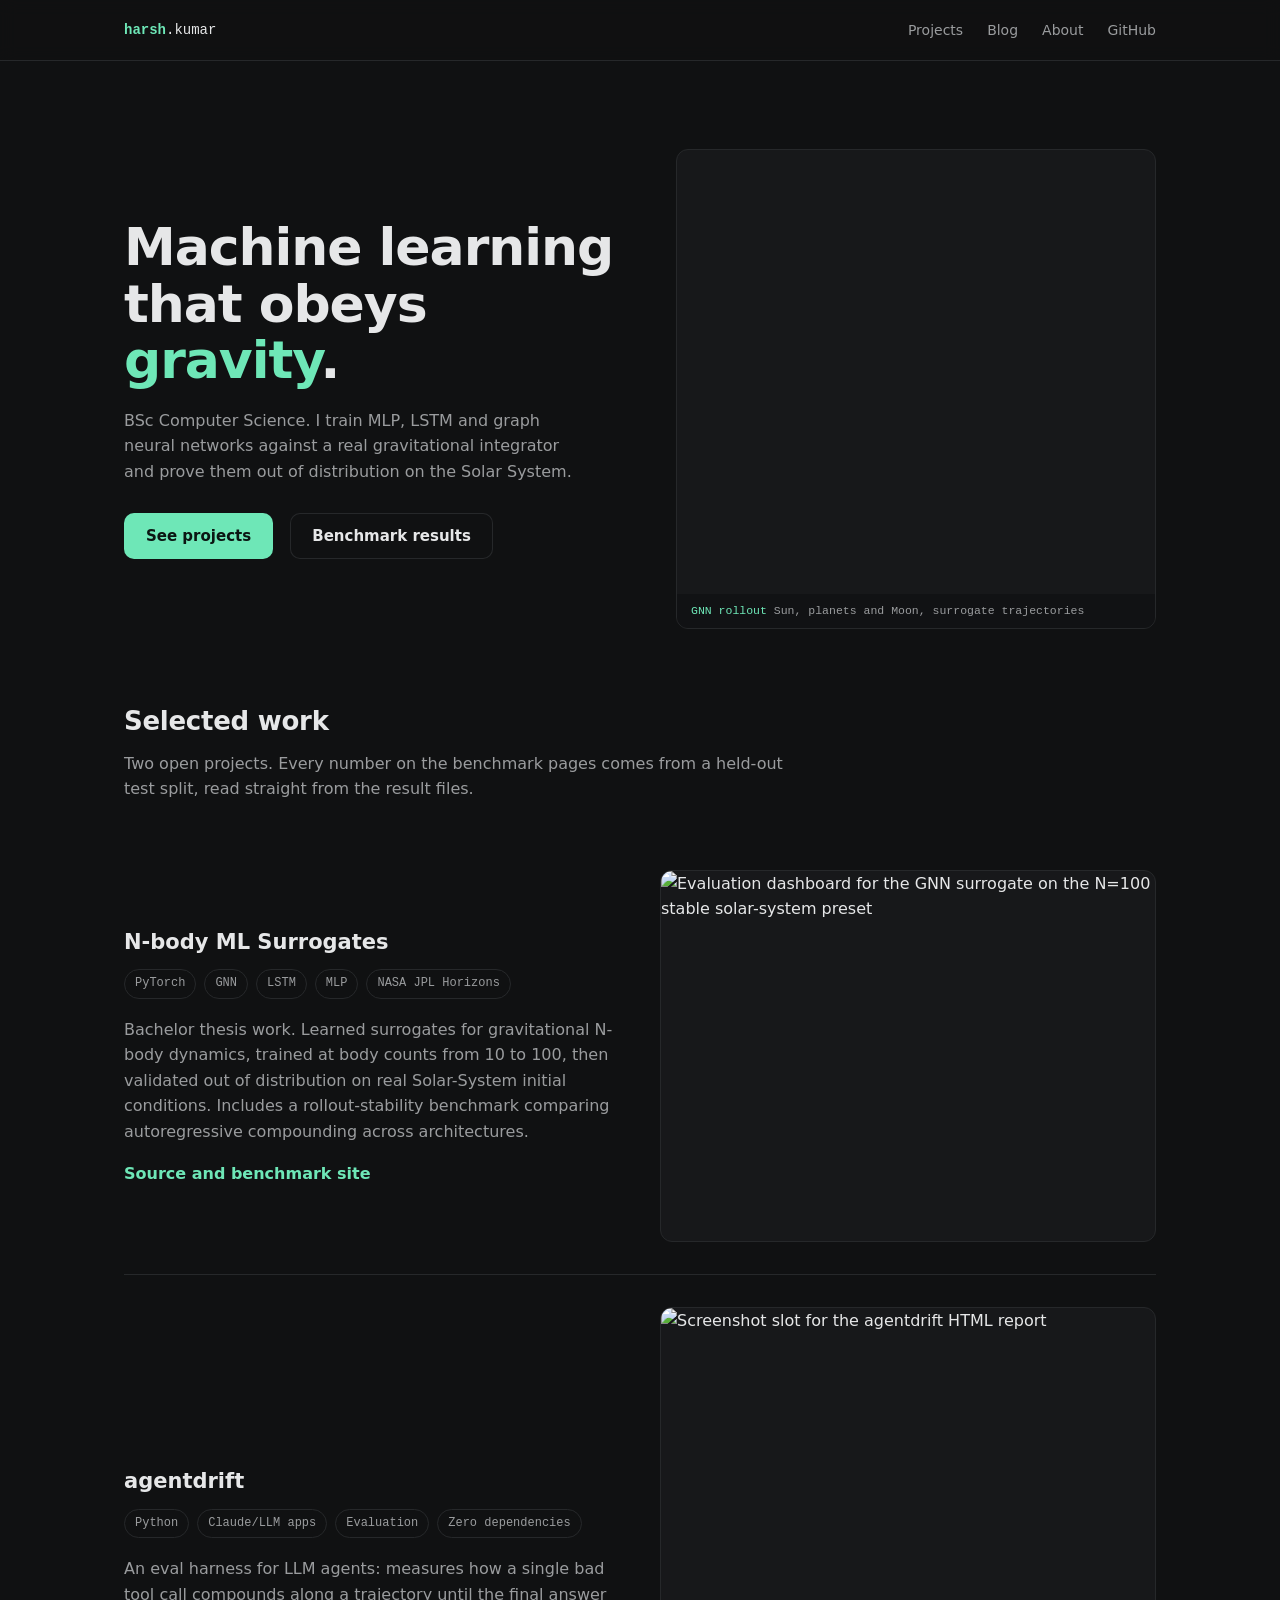
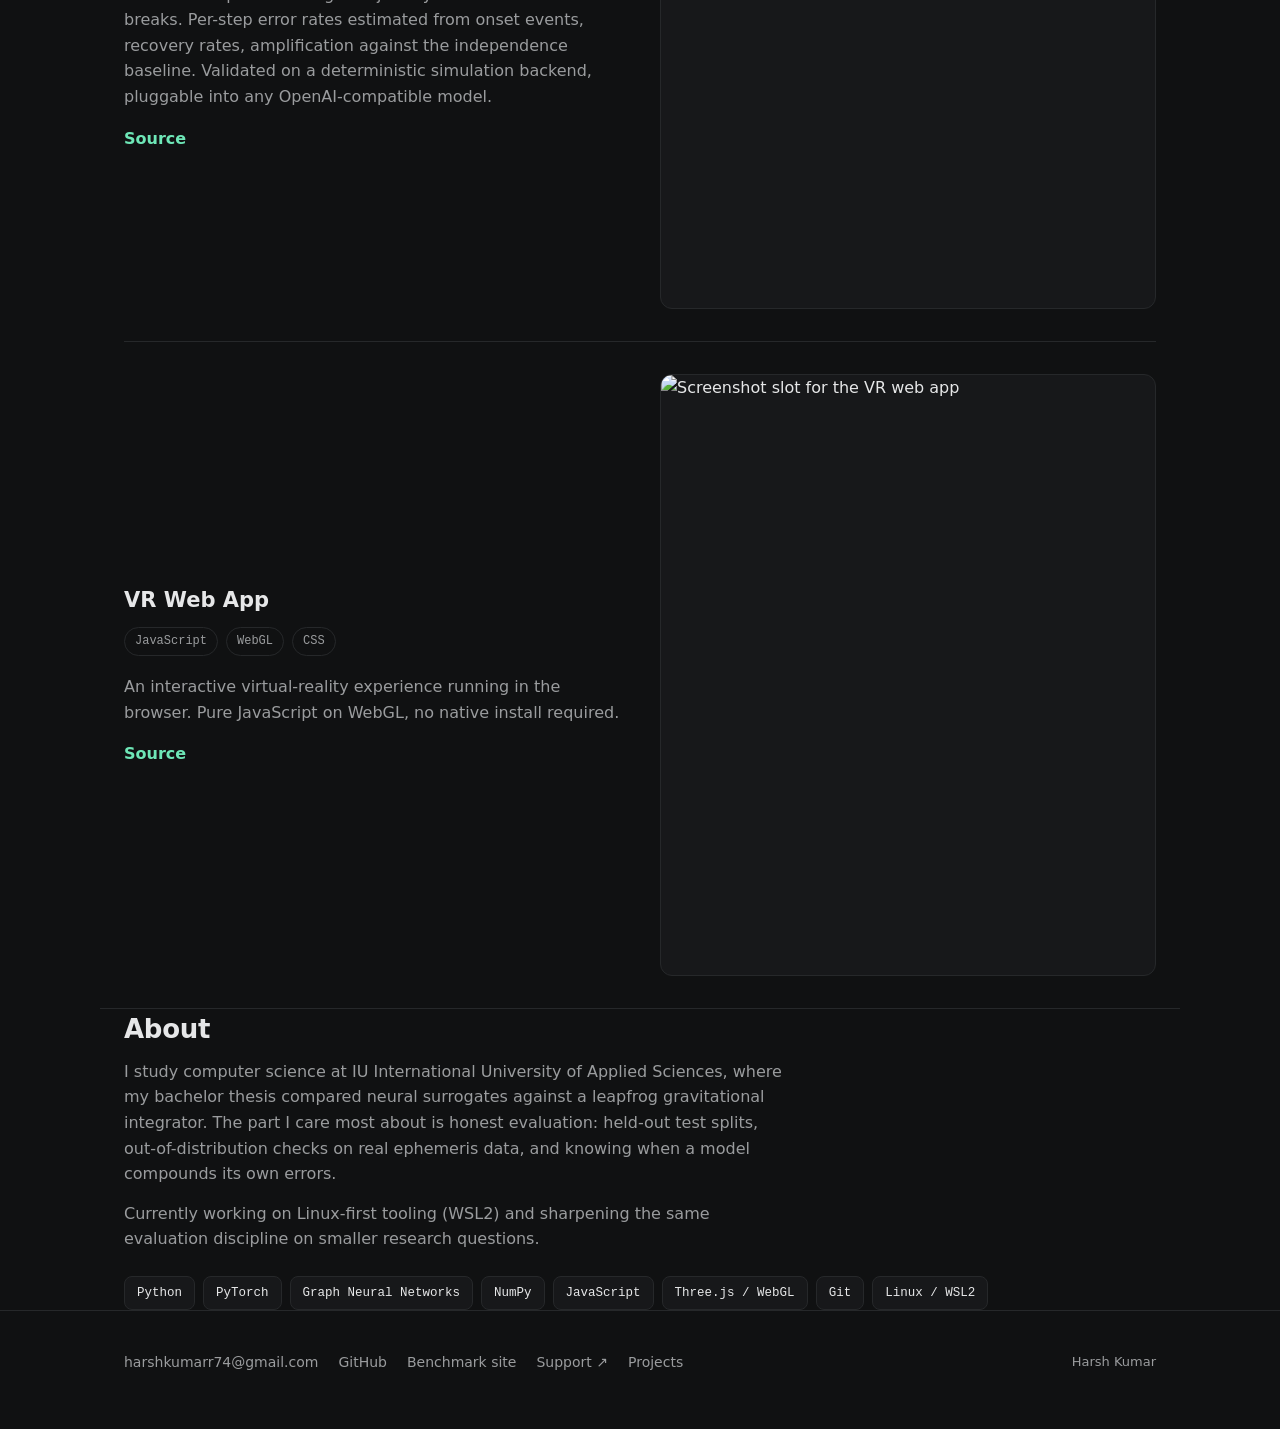
==== index.html @ 0864df9f "Link Ko-fi support across blog and portfolio footer" ====
<!doctype html>
<html lang="en">
<head>
<meta charset="utf-8">
<meta name="viewport" content="width=device-width, initial-scale=1">
<title>Harsh Kumar - Machine Learning Portfolio</title>
<meta name="description" content="Harsh Kumar, BSc Computer Science. Physics-informed machine learning: MLP, LSTM and GNN surrogates for N-body gravitational dynamics, plus WebXR experiments.">
<link rel="icon" href="data:image/svg+xml,<svg xmlns='http://www.w3.org/2000/svg' viewBox='0 0 100 100'><circle cx='50' cy='50' r='42' fill='%23111' stroke='%23a7f3d0' stroke-width='6'/></svg>">
<style>
  :root {
    --bg: #101112;
    --bg-soft: #17181a;
    --text: #e6e7e8;
    --muted: #9a9c9e;
    --accent: #6ee7b7;
    --line: #26282a;
    --mono: ui-monospace, "Cascadia Code", "JetBrains Mono", Menlo, monospace;
  }
  * { box-sizing: border-box; margin: 0; }
  html { scroll-behavior: smooth; }
  @media (prefers-reduced-motion: reduce) { html { scroll-behavior: auto; } * { animation: none !important; transition: none !important; } }
  body {
    background: var(--bg);
    color: var(--text);
    font: 16px/1.6 system-ui, "Segoe UI", sans-serif;
    -webkit-font-smoothing: antialiased;
  }
  a { color: inherit; }
  .wrap { max-width: 1080px; margin: 0 auto; padding: 0 24px; }

  /* nav */
  nav { position: sticky; top: 0; z-index: 10; background: color-mix(in srgb, var(--bg) 88%, transparent); backdrop-filter: blur(8px); border-bottom: 1px solid var(--line); }
  nav .wrap { display: flex; justify-content: space-between; align-items: center; height: 60px; }
  nav .name { font-family: var(--mono); font-size: 14px; text-decoration: none; }
  nav .name b { color: var(--accent); font-weight: 600; }
  nav .links { display: flex; gap: 24px; font-size: 14px; }
  nav .links a { color: var(--muted); text-decoration: none; }
  nav .links a:hover { color: var(--text); }

  /* hero: split */
  .hero { display: grid; grid-template-columns: 1.05fr 1fr; gap: 48px; align-items: center; padding: 88px 0 72px; }
  .hero h1 { font-size: clamp(34px, 5vw, 52px); line-height: 1.08; letter-spacing: -0.02em; font-weight: 700; }
  .hero h1 span { color: var(--accent); }
  .hero p.lead { color: var(--muted); max-width: 46ch; margin: 20px 0 28px; }
  .cta { display: inline-block; background: var(--accent); color: #0b1512; font-weight: 600; padding: 11px 22px; border-radius: 10px; text-decoration: none; font-size: 15px; }
  .cta:hover { filter: brightness(1.08); }
  .cta:active { transform: translateY(1px); }
  .cta.ghost { background: transparent; color: var(--text); box-shadow: inset 0 0 0 1px var(--line); margin-left: 12px; }
  .cta.ghost:hover { box-shadow: inset 0 0 0 1px var(--muted); }
  .hero .media { position: relative; border-radius: 12px; overflow: hidden; border: 1px solid var(--line); aspect-ratio: 1/1; background: var(--bg-soft); }
  .hero .media video, .hero .media img { width: 100%; height: 100%; object-fit: cover; display: block; }
  .hero .media figcaption { position: absolute; left: 0; right: 0; bottom: 0; padding: 8px 14px; font-family: var(--mono); font-size: 11.5px; color: var(--muted); background: color-mix(in srgb, var(--bg) 78%, transparent); }
  .hero .media figcaption b { color: var(--accent); font-weight: 500; }

  /* section headers: one stack, no split */
  section { padding: 64px 0; }
  section + section { border-top: 1px solid var(--line); }
  h2 { font-size: 26px; letter-spacing: -0.01em; margin-bottom: 8px; }
  .sub { color: var(--muted); max-width: 65ch; margin-bottom: 36px; }

  /* projects: two differing rows */
  .project { display: grid; grid-template-columns: 1fr 1fr; gap: 40px; align-items: center; padding: 32px 0; }
  .project + .project { border-top: 1px solid var(--line); }
  .project .media { border-radius: 12px; overflow: hidden; border: 1px solid var(--line); background: var(--bg-soft); }
  .project img { width: 100%; aspect-ratio: 4/3; object-fit: cover; display: block; }
  .project h3 { font-size: 21px; margin-bottom: 10px; }
  .project p { color: var(--muted); margin-bottom: 16px; }
  .facts { display: flex; flex-wrap: wrap; gap: 8px; margin-bottom: 18px; }
  .facts span { font-family: var(--mono); font-size: 12px; color: var(--muted); padding: 4px 10px; border: 1px solid var(--line); border-radius: 999px; }
  .textlink { color: var(--accent); text-decoration: none; font-weight: 600; }
  .textlink:hover { text-decoration: underline; }

  /* about: single column stack */
  .about p { color: var(--muted); max-width: 65ch; }
  .about p + p { margin-top: 14px; }
  .stack { display: flex; flex-wrap: wrap; gap: 8px; margin-top: 24px; }
  .stack span { font-family: var(--mono); font-size: 12.5px; padding: 6px 12px; border-radius: 8px; background: var(--bg-soft); border: 1px solid var(--line); }

  /* footer */
  footer { border-top: 1px solid var(--line); padding: 40px 0 56px; }
  footer .wrap { display: flex; justify-content: space-between; align-items: center; flex-wrap: wrap; gap: 16px; }
  footer .links { display: flex; gap: 20px; }
  footer a { color: var(--muted); text-decoration: none; font-size: 14px; }
  footer a:hover { color: var(--accent); }
  footer .fine { color: var(--muted); font-size: 13px; }

  @media (max-width: 768px) {
    .hero { grid-template-columns: 1fr; padding: 48px 0 48px; gap: 32px; }
    .project { grid-template-columns: 1fr; gap: 20px; padding: 28px 0; }
    .project.rev .media { order: 0; }
    section { padding: 48px 0; }
    nav .links { gap: 16px; }
  }
</style>
</head>
<body>

<nav>
  <div class="wrap">
    <a class="name" href="#"><b>harsh</b>.kumar</a>
    <div class="links">
      <a href="#projects">Projects</a>
      <a href="blog/">Blog</a>
      <a href="#about">About</a>
      <a href="https://github.com/Harsh74-2">GitHub</a>
    </div>
  </div>
</nav>

<header class="wrap">
  <div class="hero">
    <div>
      <h1>Machine learning that obeys <span>gravity</span>.</h1>
      <p class="lead">BSc Computer Science. I train MLP, LSTM and graph neural networks against a real gravitational integrator and prove them out of distribution on the Solar System.</p>
      <a class="cta" href="#projects">See projects</a>
      <a class="cta ghost" href="https://harsh74-2.github.io/N-body-surrogates/">Benchmark results</a>
    </div>
    <figure class="media">
      <video autoplay muted loop playsinline src="https://harsh74-2.github.io/N-body-surrogates/animations/N100_gnn_stable_sun_planets_moon/preset_sun_planets_moon_gnn_stable_3d.mp4"></video>
      <figcaption><b>GNN rollout</b> Sun, planets and Moon, surrogate trajectories</figcaption>
    </figure>
  </div>
</header>

<section id="projects" class="wrap">
  <h2>Selected work</h2>
  <p class="sub">Two open projects. Every number on the benchmark pages comes from a held-out test split, read straight from the result files.</p>

  <div class="project">
    <div>
      <h3>N-body ML Surrogates</h3>
      <div class="facts">
        <span>PyTorch</span><span>GNN</span><span>LSTM</span><span>MLP</span><span>NASA JPL Horizons</span>
      </div>
      <p>Bachelor thesis work. Learned surrogates for gravitational N-body dynamics, trained at body counts from 10 to 100, then validated out of distribution on real Solar-System initial conditions. Includes a rollout-stability benchmark comparing autoregressive compounding across architectures.</p>
      <a class="textlink" href="https://github.com/Harsh74-2/N-body-surrogates">Source and benchmark site</a>
    </div>
    <div class="media">
      <img src="https://harsh74-2.github.io/N-body-surrogates/plots/real_case/N100_gnn_stable/dashboard.png" alt="Evaluation dashboard for the GNN surrogate on the N=100 stable solar-system preset">
    </div>
  </div>

  <div class="project rev">
    <div>
      <h3>agentdrift</h3>
      <div class="facts">
        <span>Python</span><span>Claude/LLM apps</span><span>Evaluation</span><span>Zero dependencies</span>
      </div>
      <p>An eval harness for LLM agents: measures how a single bad tool call compounds along a trajectory until the final answer breaks. Per-step error rates estimated from onset events, recovery rates, amplification against the independence baseline. Validated on a deterministic simulation backend, pluggable into any OpenAI-compatible model.</p>
      <a class="textlink" href="https://github.com/Harsh74-2/agentdrift">Source</a>
    </div>
    <div class="media">
      <img src="https://picsum.photos/seed/agentdrift-report/800/600" alt="Screenshot slot for the agentdrift HTML report" width="800" height="600">
    </div>
  </div>

  <div class="project">
    <div>
      <h3>VR Web App</h3>
      <div class="facts">
        <span>JavaScript</span><span>WebGL</span><span>CSS</span>
      </div>
      <p>An interactive virtual-reality experience running in the browser. Pure JavaScript on WebGL, no native install required.</p>
      <a class="textlink" href="https://github.com/Harsh74-2/VR-WEB-APP">Source</a>
    </div>
    <div class="media">
      <img src="https://picsum.photos/seed/vr-webapp-canvas/800/600" alt="Screenshot slot for the VR web app" width="800" height="600">
    </div>
  </div>
</section>

<section id="about" class="wrap about">
  <h2>About</h2>
  <p>I study computer science at IU International University of Applied Sciences, where my bachelor thesis compared neural surrogates against a leapfrog gravitational integrator. The part I care most about is honest evaluation: held-out test splits, out-of-distribution checks on real ephemeris data, and knowing when a model compounds its own errors.</p>
  <p>Currently working on Linux-first tooling (WSL2) and sharpening the same evaluation discipline on smaller research questions.</p>
  <div class="stack">
    <span>Python</span><span>PyTorch</span><span>Graph Neural Networks</span><span>NumPy</span><span>JavaScript</span><span>Three.js / WebGL</span><span>Git</span><span>Linux / WSL2</span>
  </div>
</section>

<footer>
  <div class="wrap">
    <div class="links">
      <a href="mailto:harshkumarr74@gmail.com">harshkumarr74@gmail.com</a>
      <a href="https://github.com/Harsh74-2">GitHub</a>
      <a href="https://harsh74-2.github.io/N-body-surrogates/">Benchmark site</a>
      <a href="https://ko-fi.com/harsh40194">Support &nearr;</a>
      <a href="#projects">Projects</a>
    </div>
    <span class="fine">Harsh Kumar</span>
  </div>
</footer>

<script>
  if (matchMedia('(prefers-reduced-motion: reduce)').matches) {
    document.querySelectorAll('video').forEach(v => { v.pause(); v.removeAttribute('autoplay'); });
  }
</script>
</body>
</html>
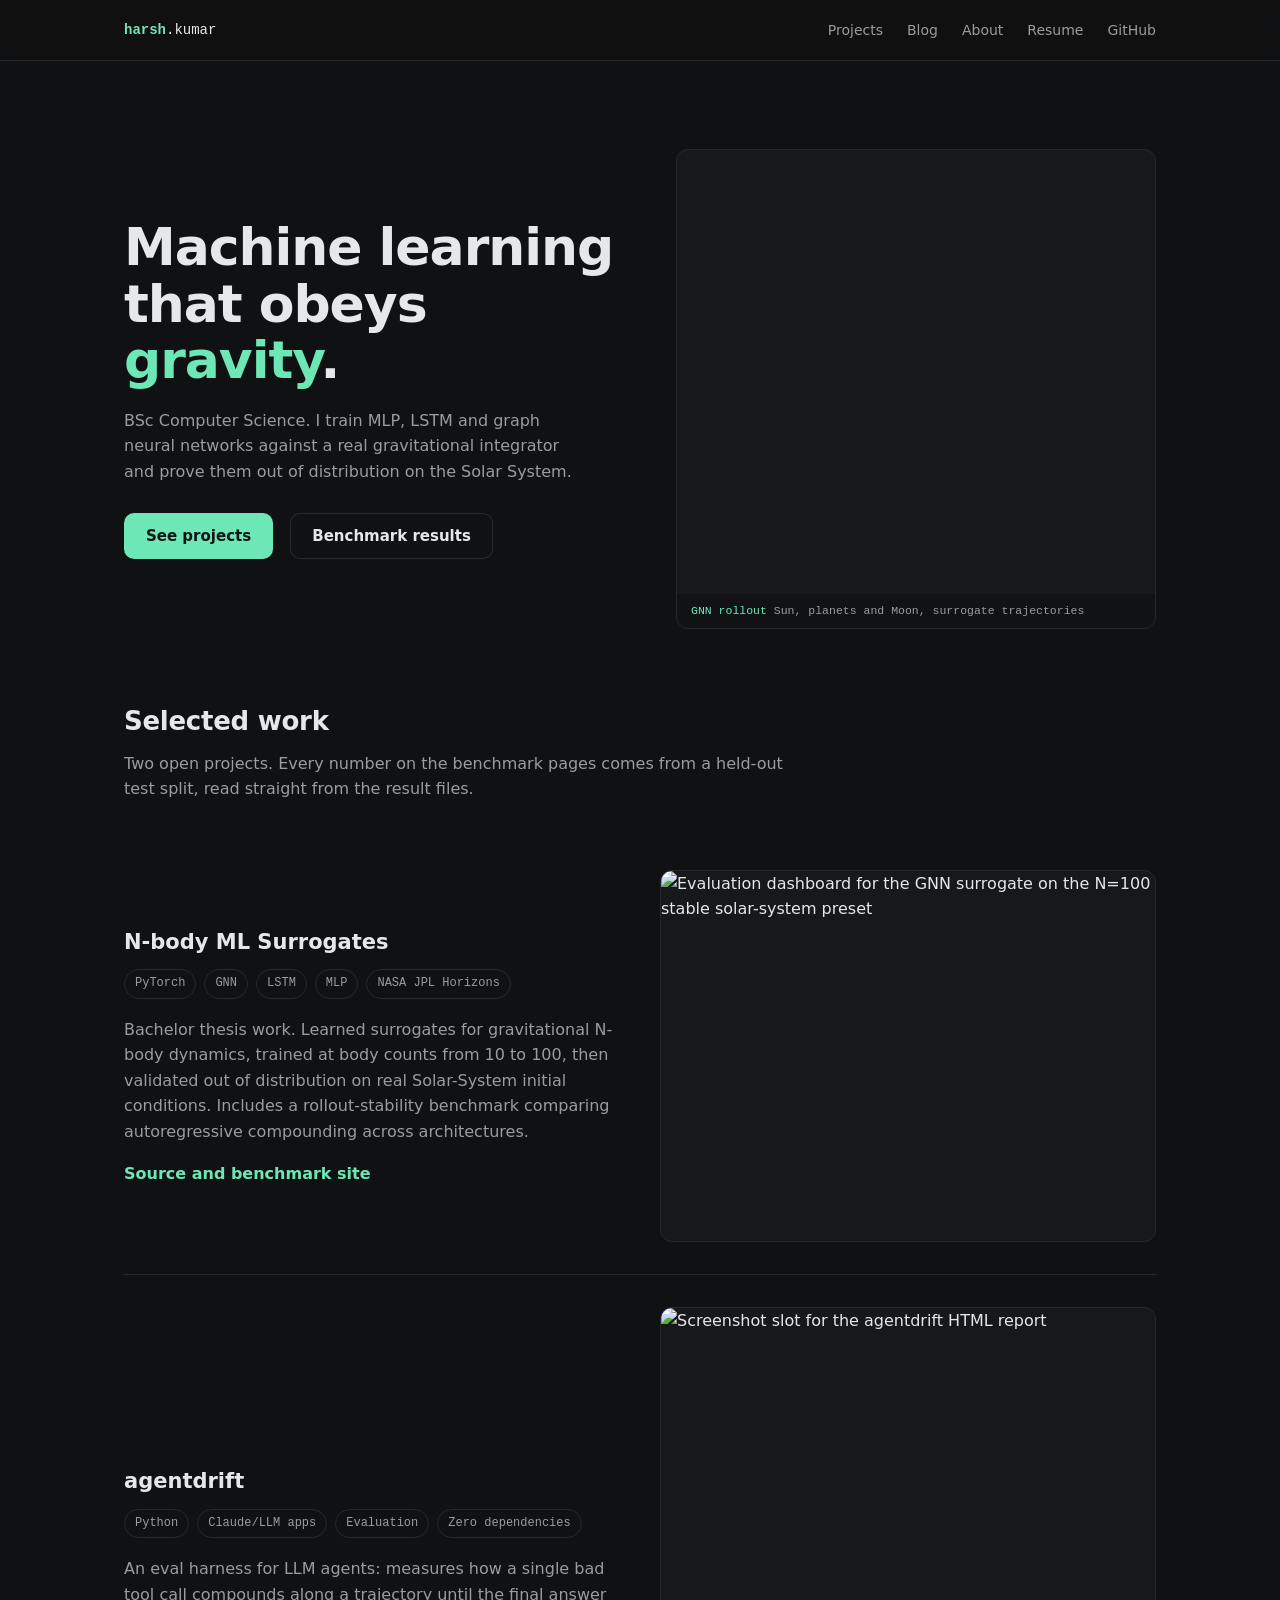
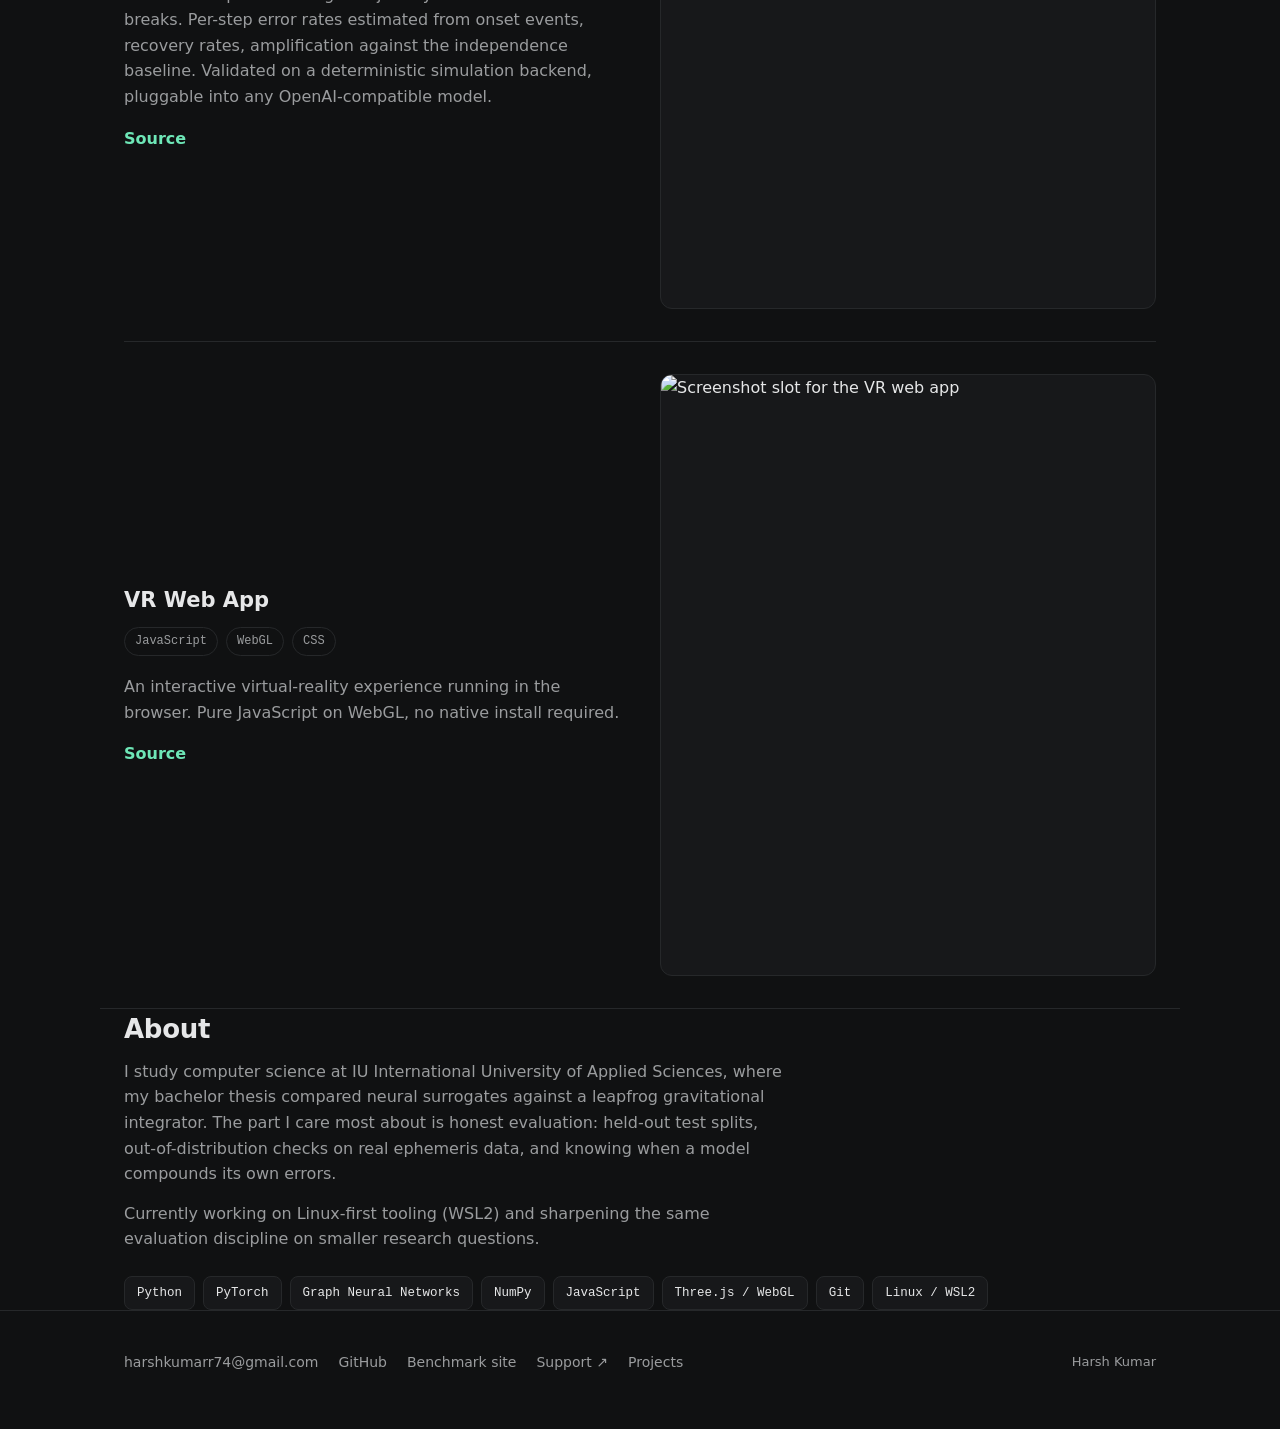
==== commit 137b15f7: "Add resume page with downloadable PDF" ====
--- a/index.html
+++ b/index.html
@@ -102,6 +102,7 @@
       <a href="#projects">Projects</a>
       <a href="blog/">Blog</a>
       <a href="#about">About</a>
+      <a href="resume.html">Resume</a>
       <a href="https://github.com/Harsh74-2">GitHub</a>
     </div>
   </div>
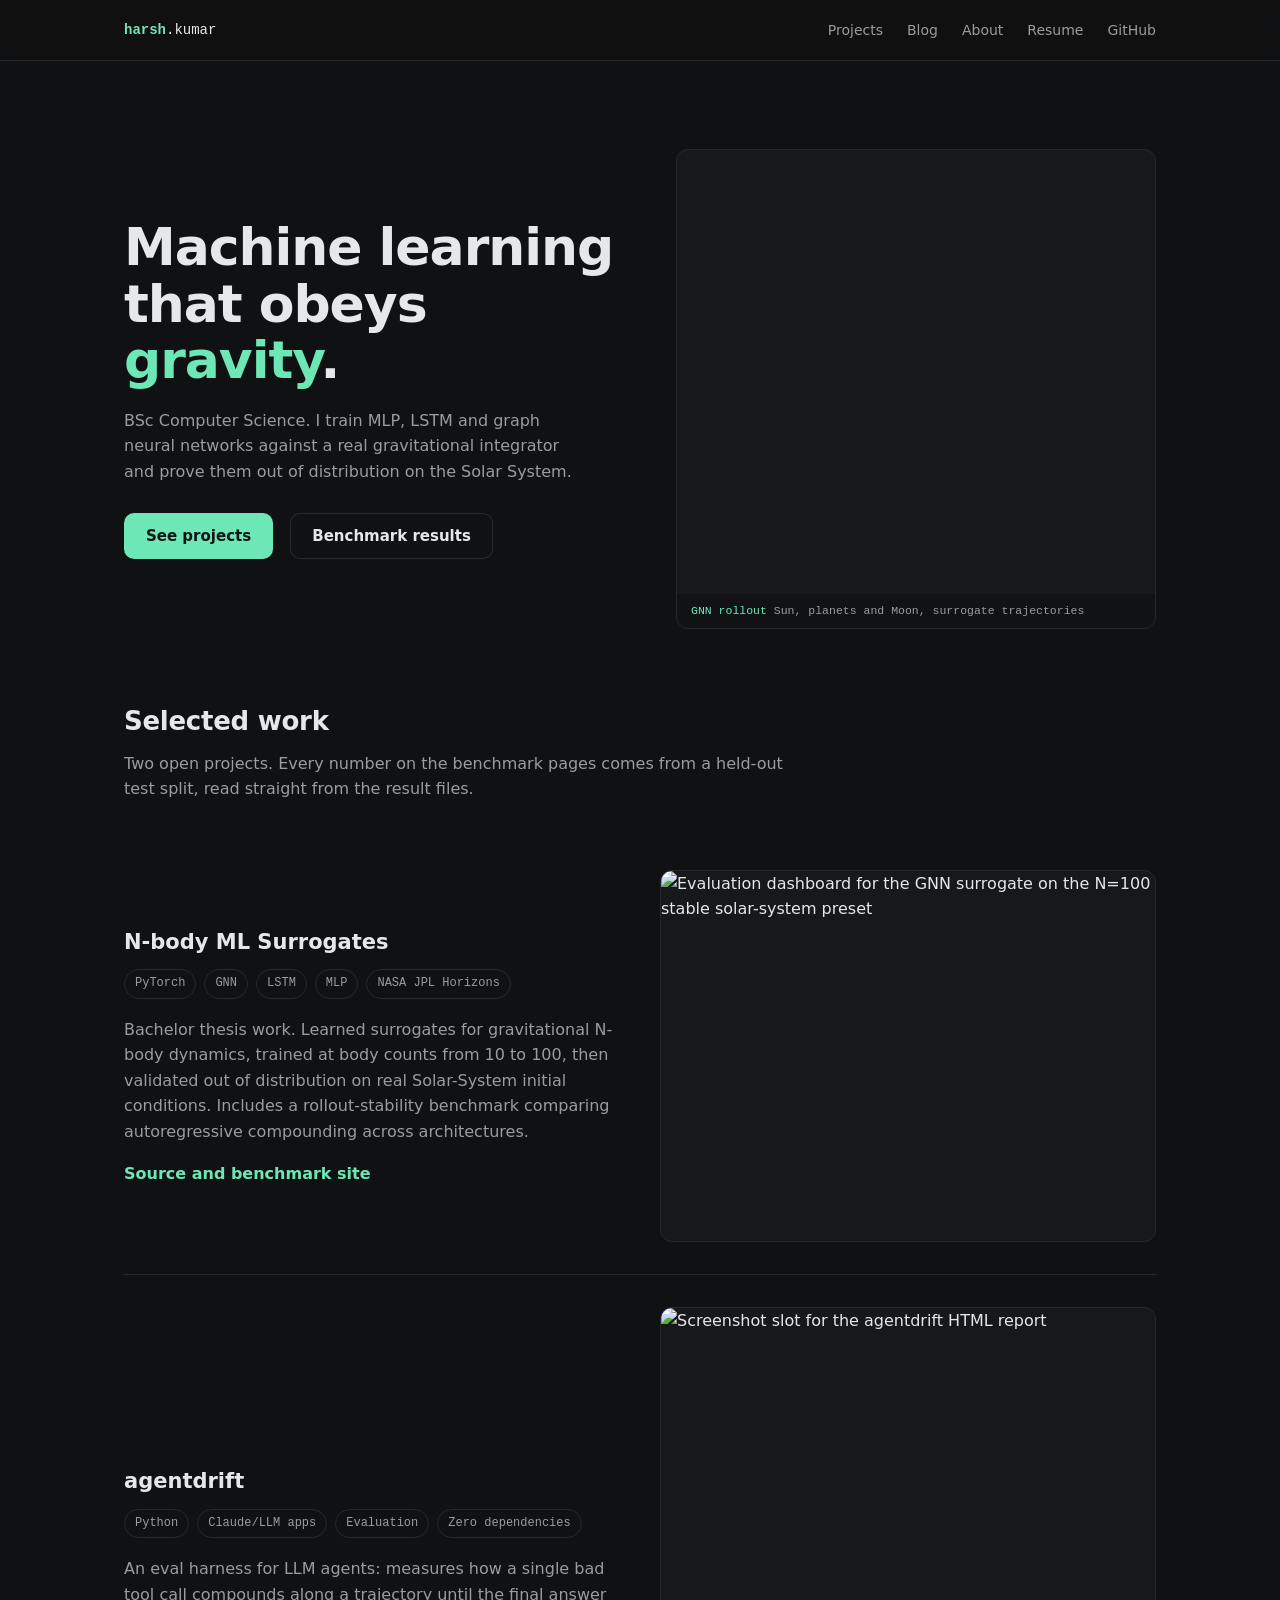
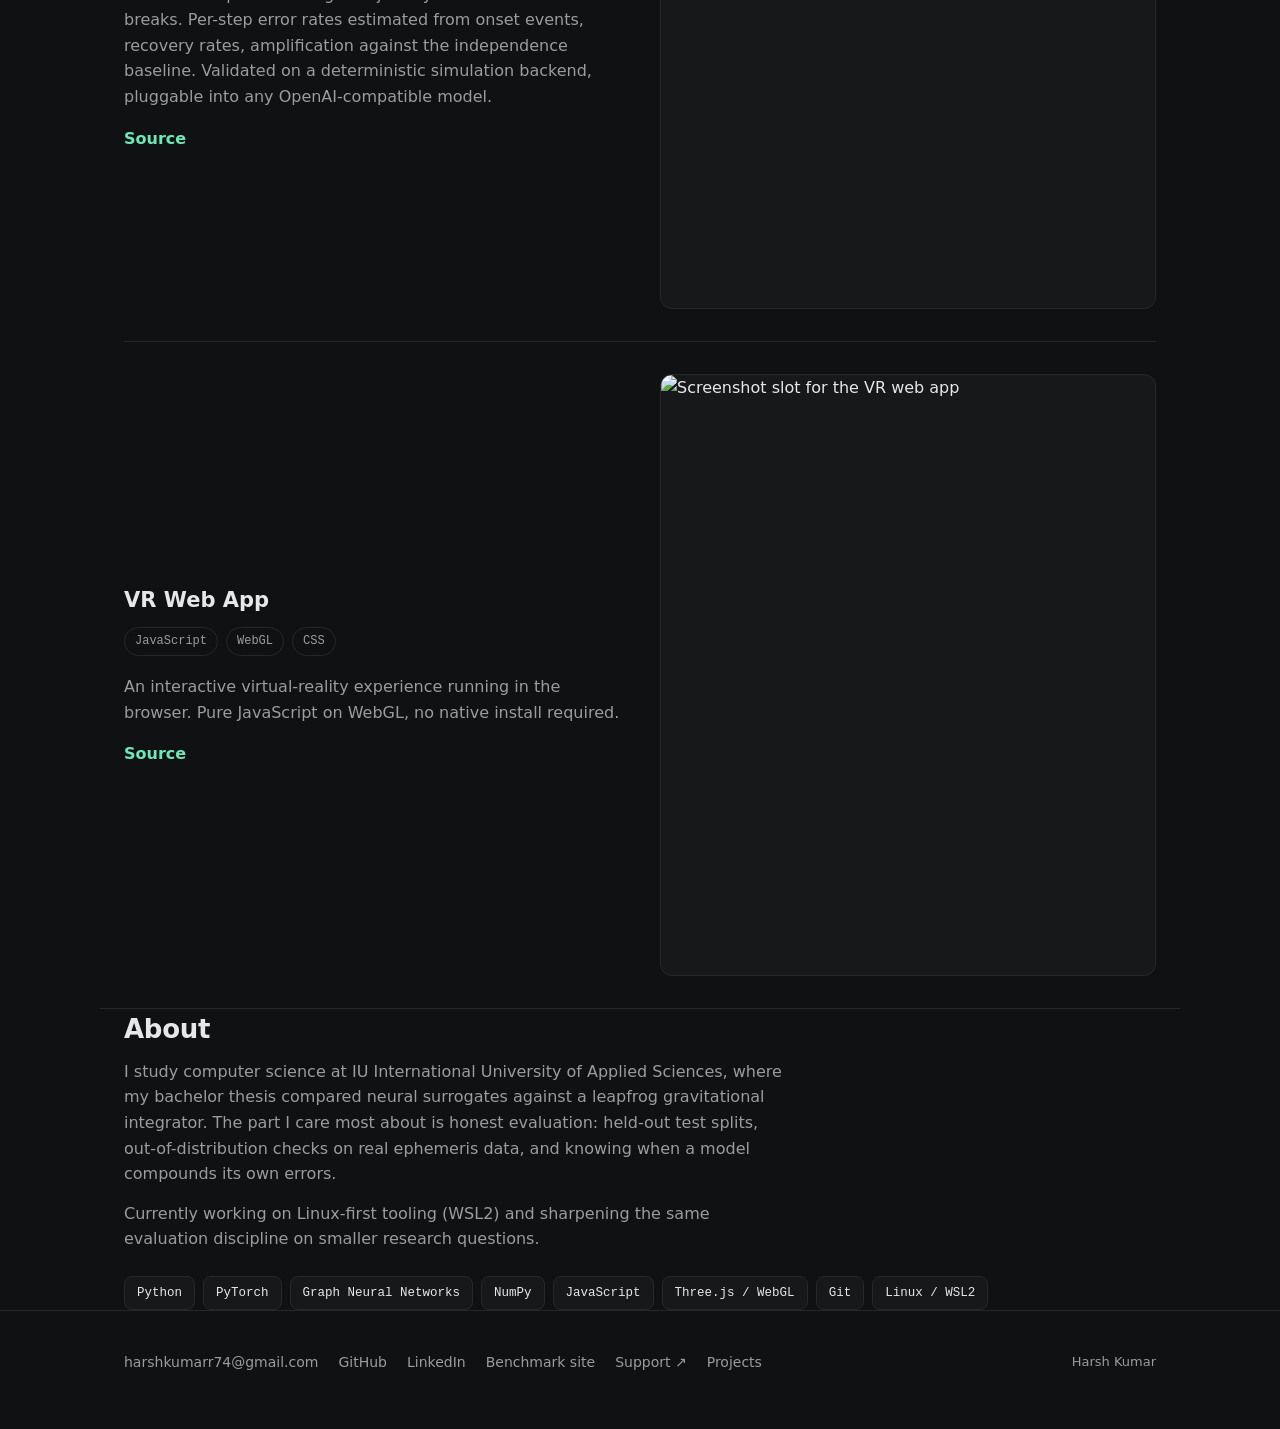
==== commit 6ba6a19d: "Add LinkedIn link" ====
--- a/index.html
+++ b/index.html
@@ -184,6 +184,7 @@
     <div class="links">
       <a href="mailto:harshkumarr74@gmail.com">harshkumarr74@gmail.com</a>
       <a href="https://github.com/Harsh74-2">GitHub</a>
+      <a href="https://www.linkedin.com/in/harsh-kumar-aa55453a2/">LinkedIn</a>
       <a href="https://harsh74-2.github.io/N-body-surrogates/">Benchmark site</a>
       <a href="https://ko-fi.com/harsh40194">Support &nearr;</a>
       <a href="#projects">Projects</a>
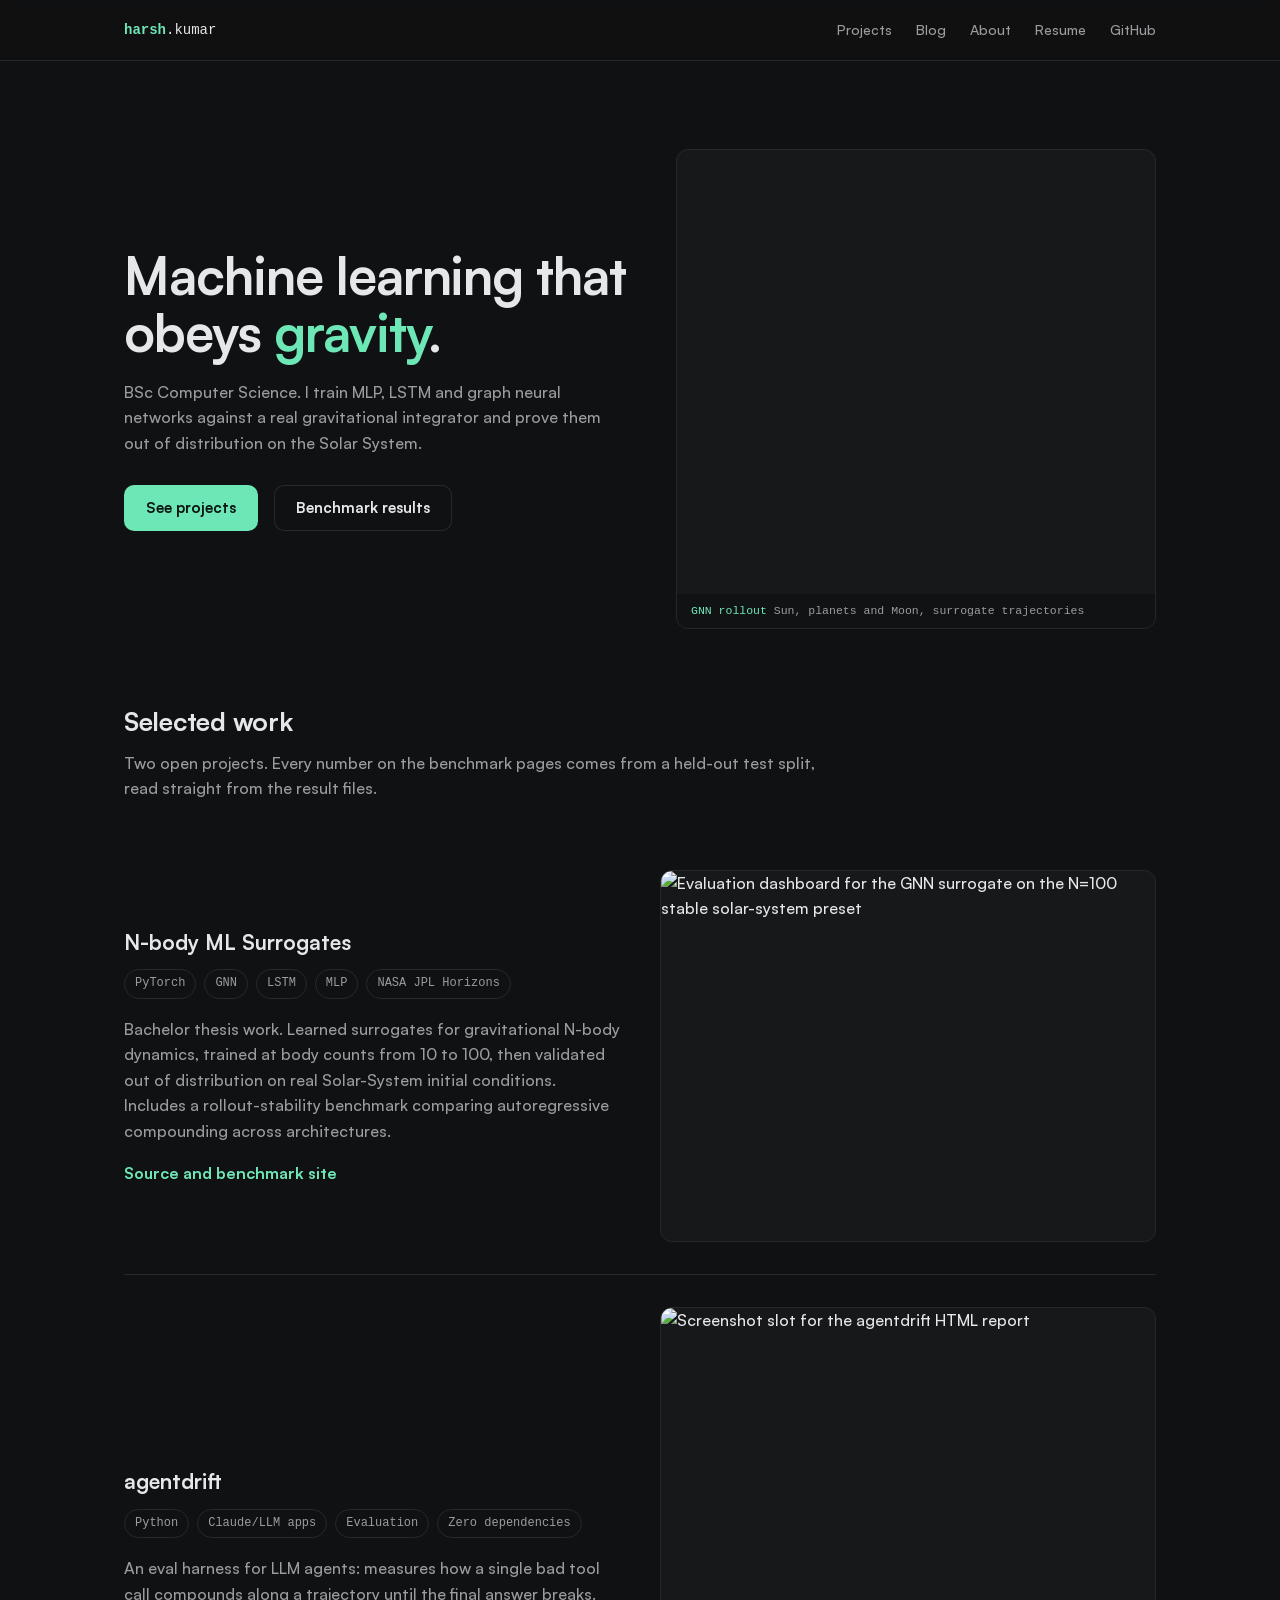
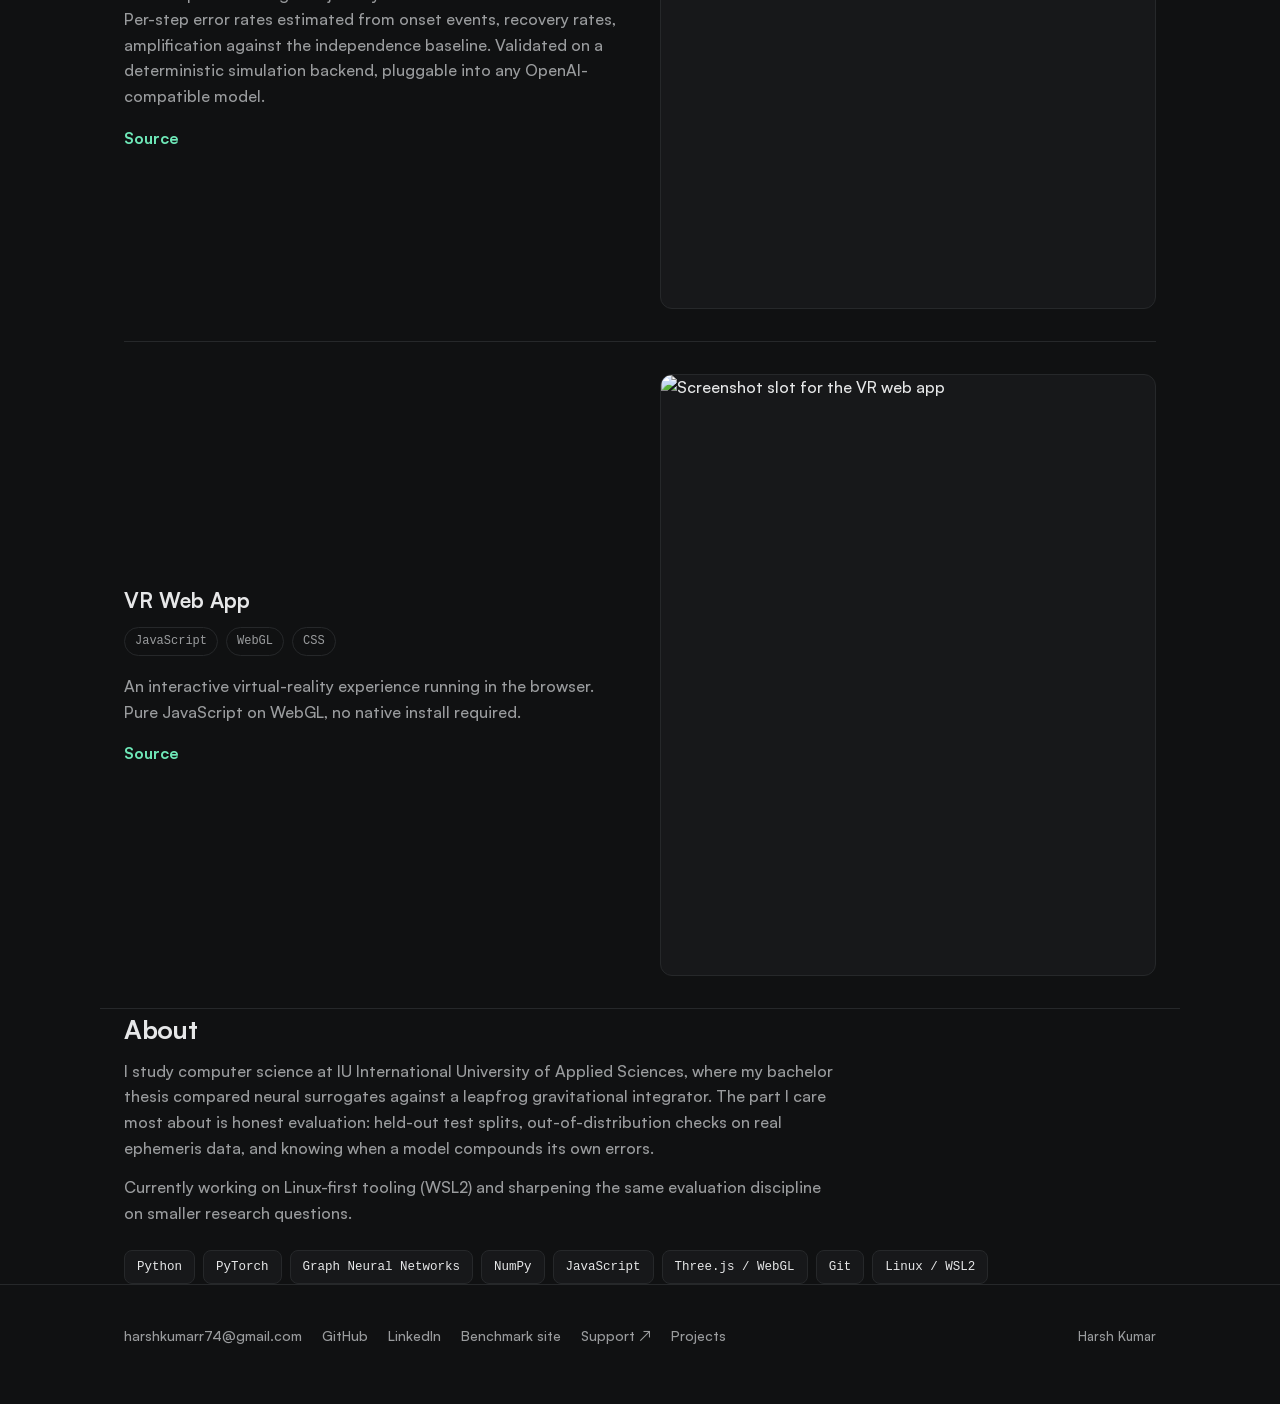
==== commit 39b8088a: "Taste pass: self-hosted Satoshi type everywhere, single-eyebrow resume, airy rhythm, blog dash hygie" ====
--- a/index.html
+++ b/index.html
@@ -15,14 +15,17 @@
     --accent: #6ee7b7;
     --line: #26282a;
     --mono: ui-monospace, "Cascadia Code", "JetBrains Mono", Menlo, monospace;
-  }
+    --sans: "Satoshi", system-ui, "Segoe UI", sans-serif;
+  }
+  @font-face { font-family: "Satoshi"; src: url("fonts/Satoshi-500.woff2") format("woff2"); font-weight: 500; font-display: swap; }
+  @font-face { font-family: "Satoshi"; src: url("fonts/Satoshi-700.woff2") format("woff2"); font-weight: 700; font-display: swap; }
   * { box-sizing: border-box; margin: 0; }
   html { scroll-behavior: smooth; }
   @media (prefers-reduced-motion: reduce) { html { scroll-behavior: auto; } * { animation: none !important; transition: none !important; } }
   body {
     background: var(--bg);
     color: var(--text);
-    font: 16px/1.6 system-ui, "Segoe UI", sans-serif;
+    font: 16px/1.6 var(--sans);
     -webkit-font-smoothing: antialiased;
   }
   a { color: inherit; }
@@ -53,7 +56,7 @@
   .hero .media figcaption b { color: var(--accent); font-weight: 500; }
 
   /* section headers: one stack, no split */
-  section { padding: 64px 0; }
+  section { padding: 96px 0; }
   section + section { border-top: 1px solid var(--line); }
   h2 { font-size: 26px; letter-spacing: -0.01em; margin-bottom: 8px; }
   .sub { color: var(--muted); max-width: 65ch; margin-bottom: 36px; }
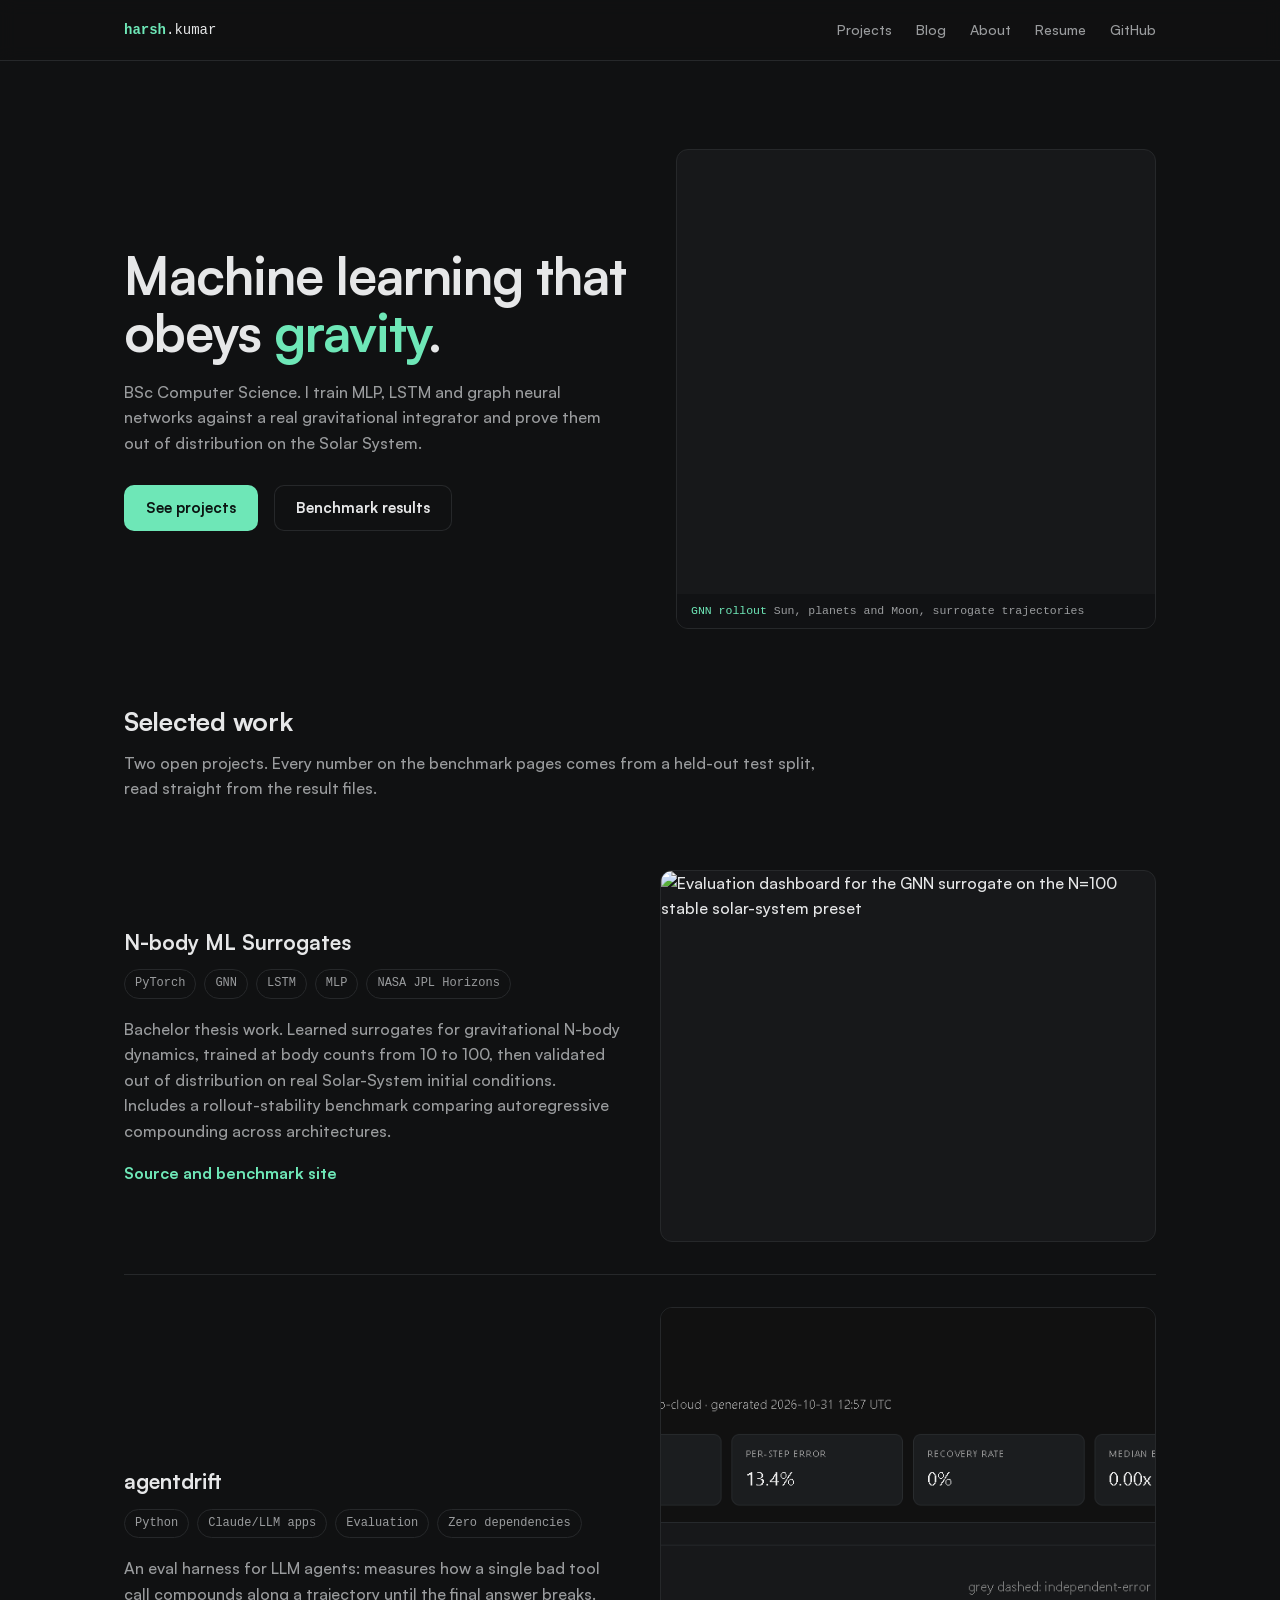
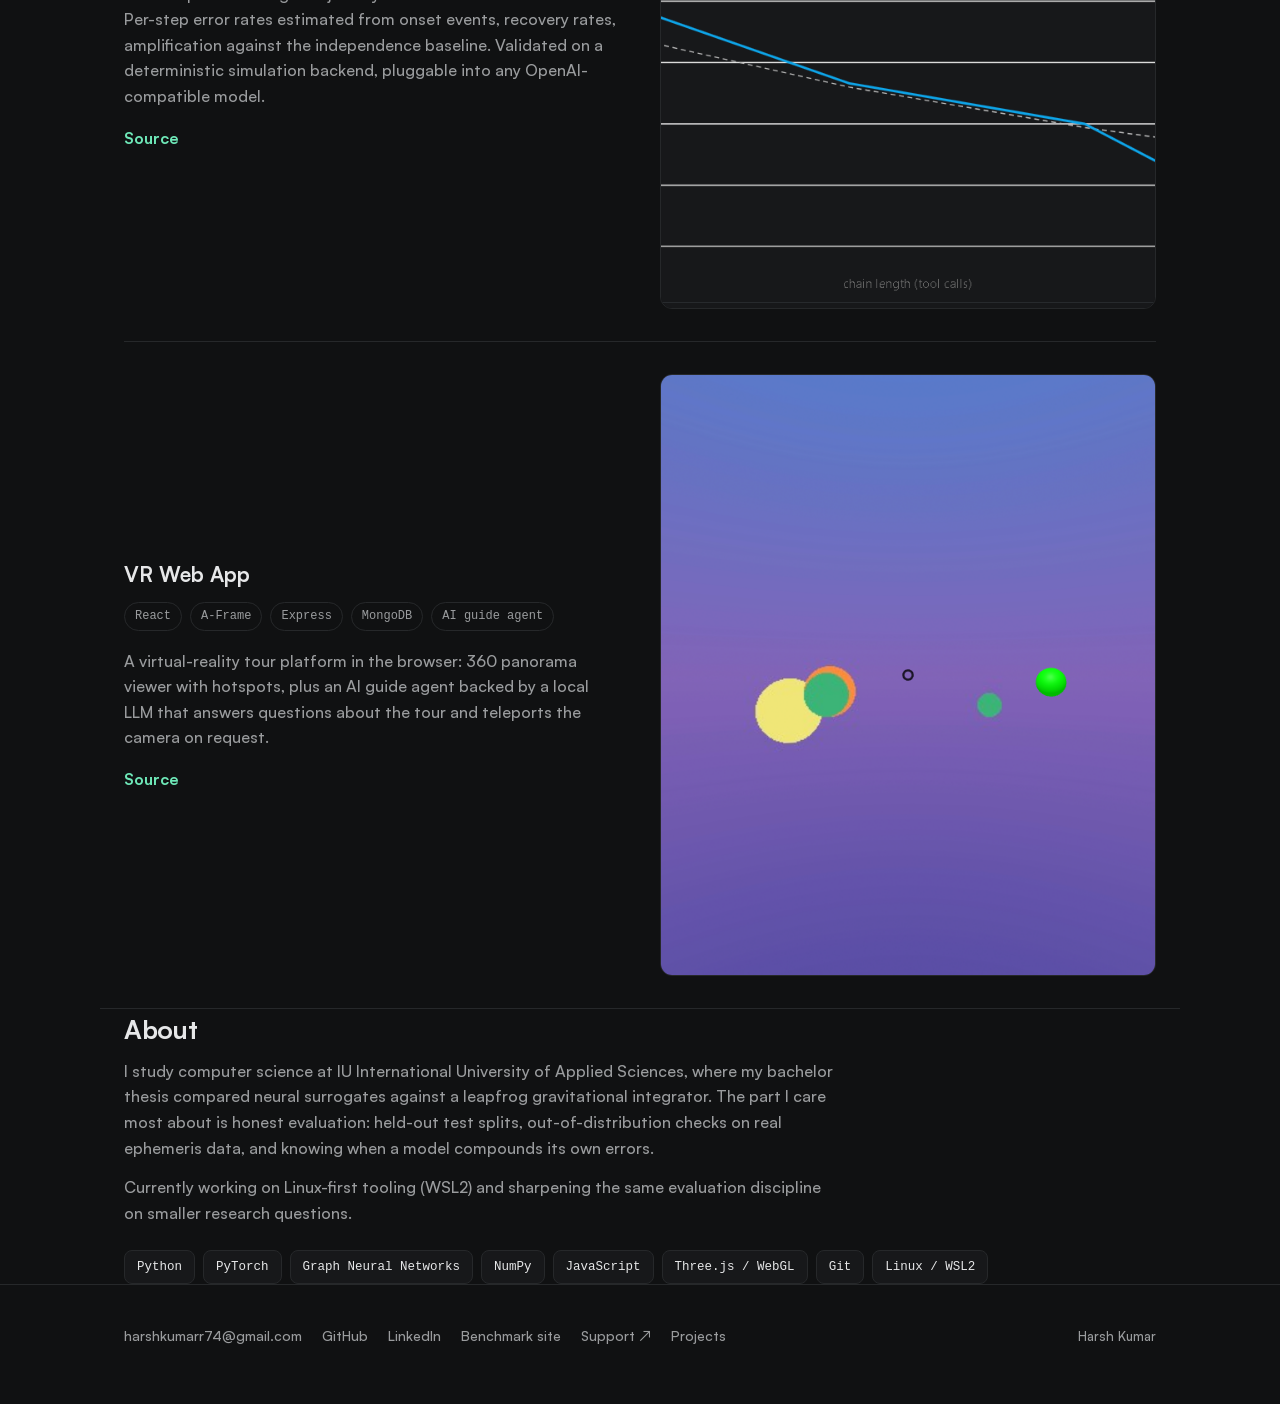
==== commit 2ed952ad: "Replace placeholder project images with real screenshots (agentdrift report, VR scene)" ====
--- a/index.html
+++ b/index.html
@@ -154,7 +154,7 @@
       <a class="textlink" href="https://github.com/Harsh74-2/agentdrift">Source</a>
     </div>
     <div class="media">
-      <img src="https://picsum.photos/seed/agentdrift-report/800/600" alt="Screenshot slot for the agentdrift HTML report" width="800" height="600">
+      <img src="assets/agentdrift_report.png" alt="agentdrift report: drift curve for gpt-oss:120b, 56% success at 13.4% per-step error, 0% recovery" width="800" height="600">
     </div>
   </div>
 
@@ -162,13 +162,13 @@
     <div>
       <h3>VR Web App</h3>
       <div class="facts">
-        <span>JavaScript</span><span>WebGL</span><span>CSS</span>
+        <span>React</span><span>A-Frame</span><span>Express</span><span>MongoDB</span><span>AI guide agent</span>
       </div>
-      <p>An interactive virtual-reality experience running in the browser. Pure JavaScript on WebGL, no native install required.</p>
+      <p>A virtual-reality tour platform in the browser: 360 panorama viewer with hotspots, plus an AI guide agent backed by a local LLM that answers questions about the tour and teleports the camera on request.</p>
       <a class="textlink" href="https://github.com/Harsh74-2/VR-WEB-APP">Source</a>
     </div>
     <div class="media">
-      <img src="https://picsum.photos/seed/vr-webapp-canvas/800/600" alt="Screenshot slot for the VR web app" width="800" height="600">
+      <img src="assets/vr_scene.png" alt="360 panorama view of the VR tour app with green hotspot spheres and the AI guide chat panel" width="800" height="600">
     </div>
   </div>
 </section>
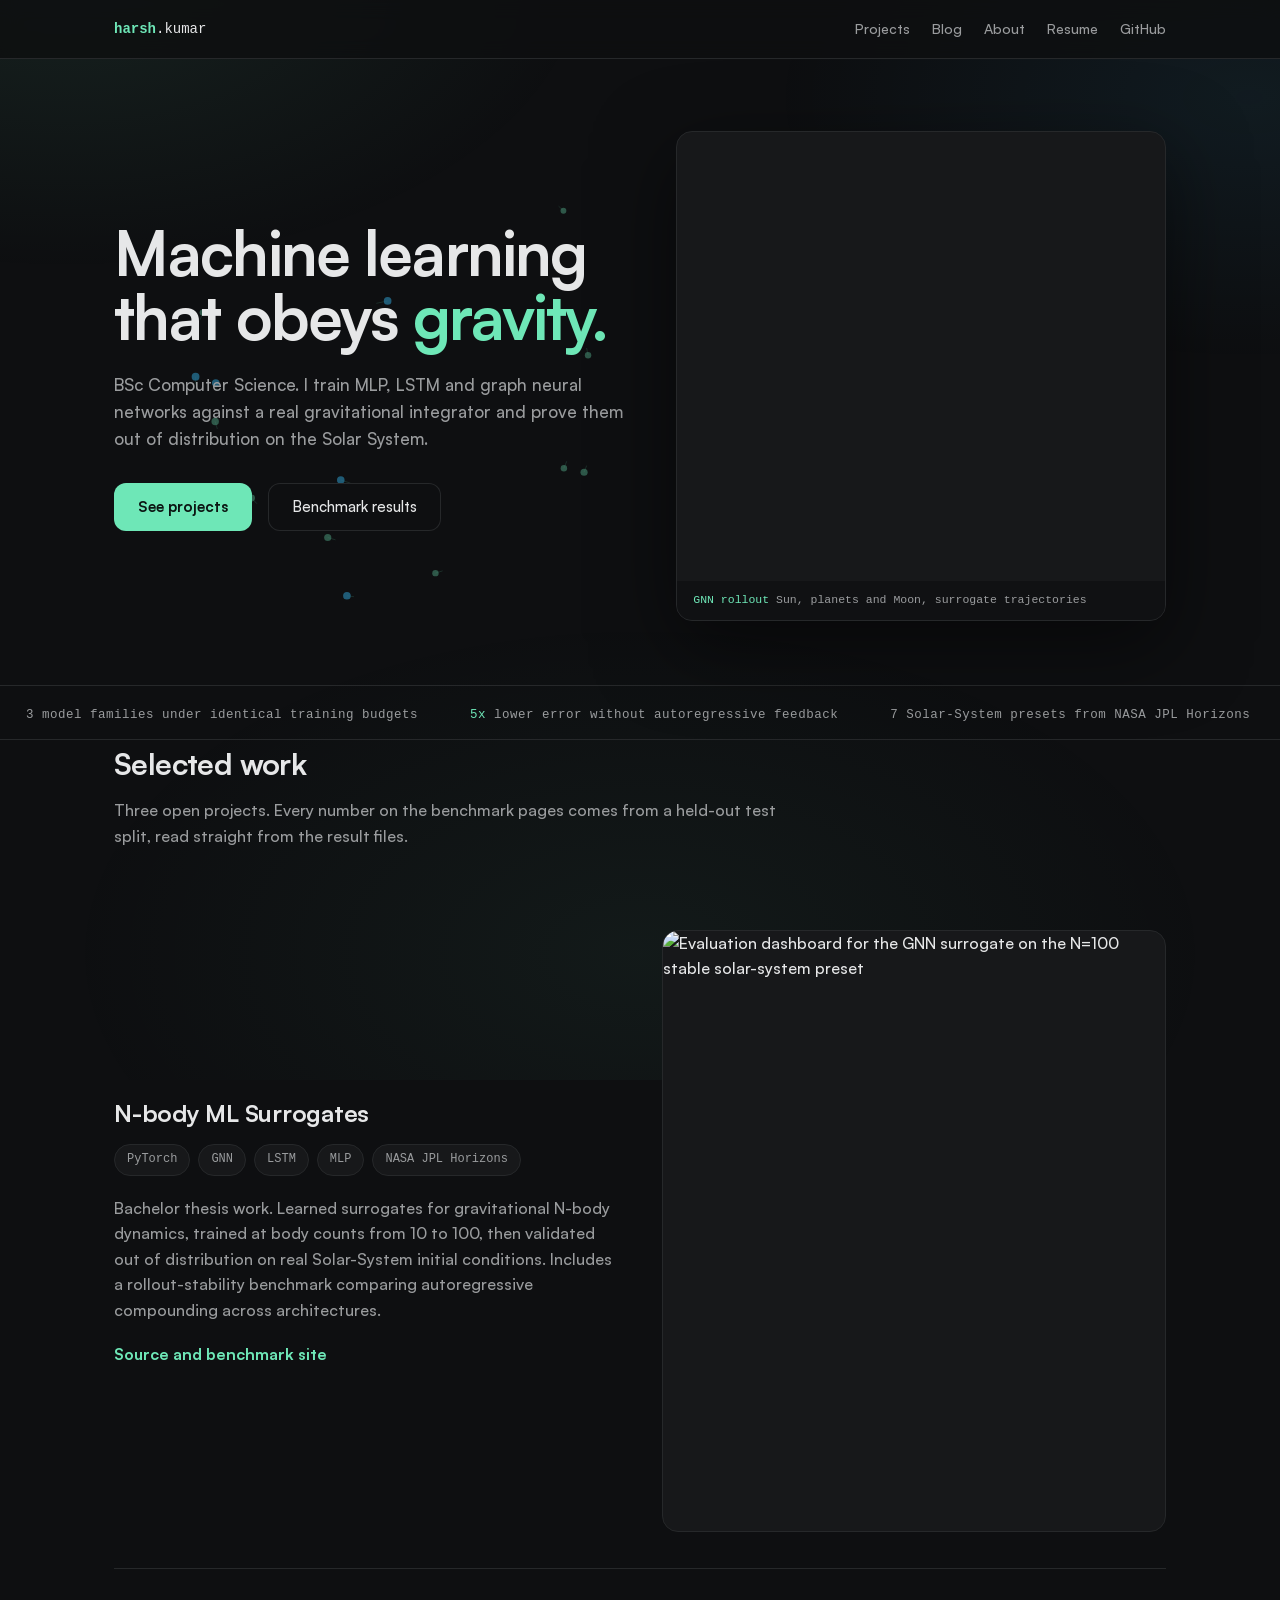
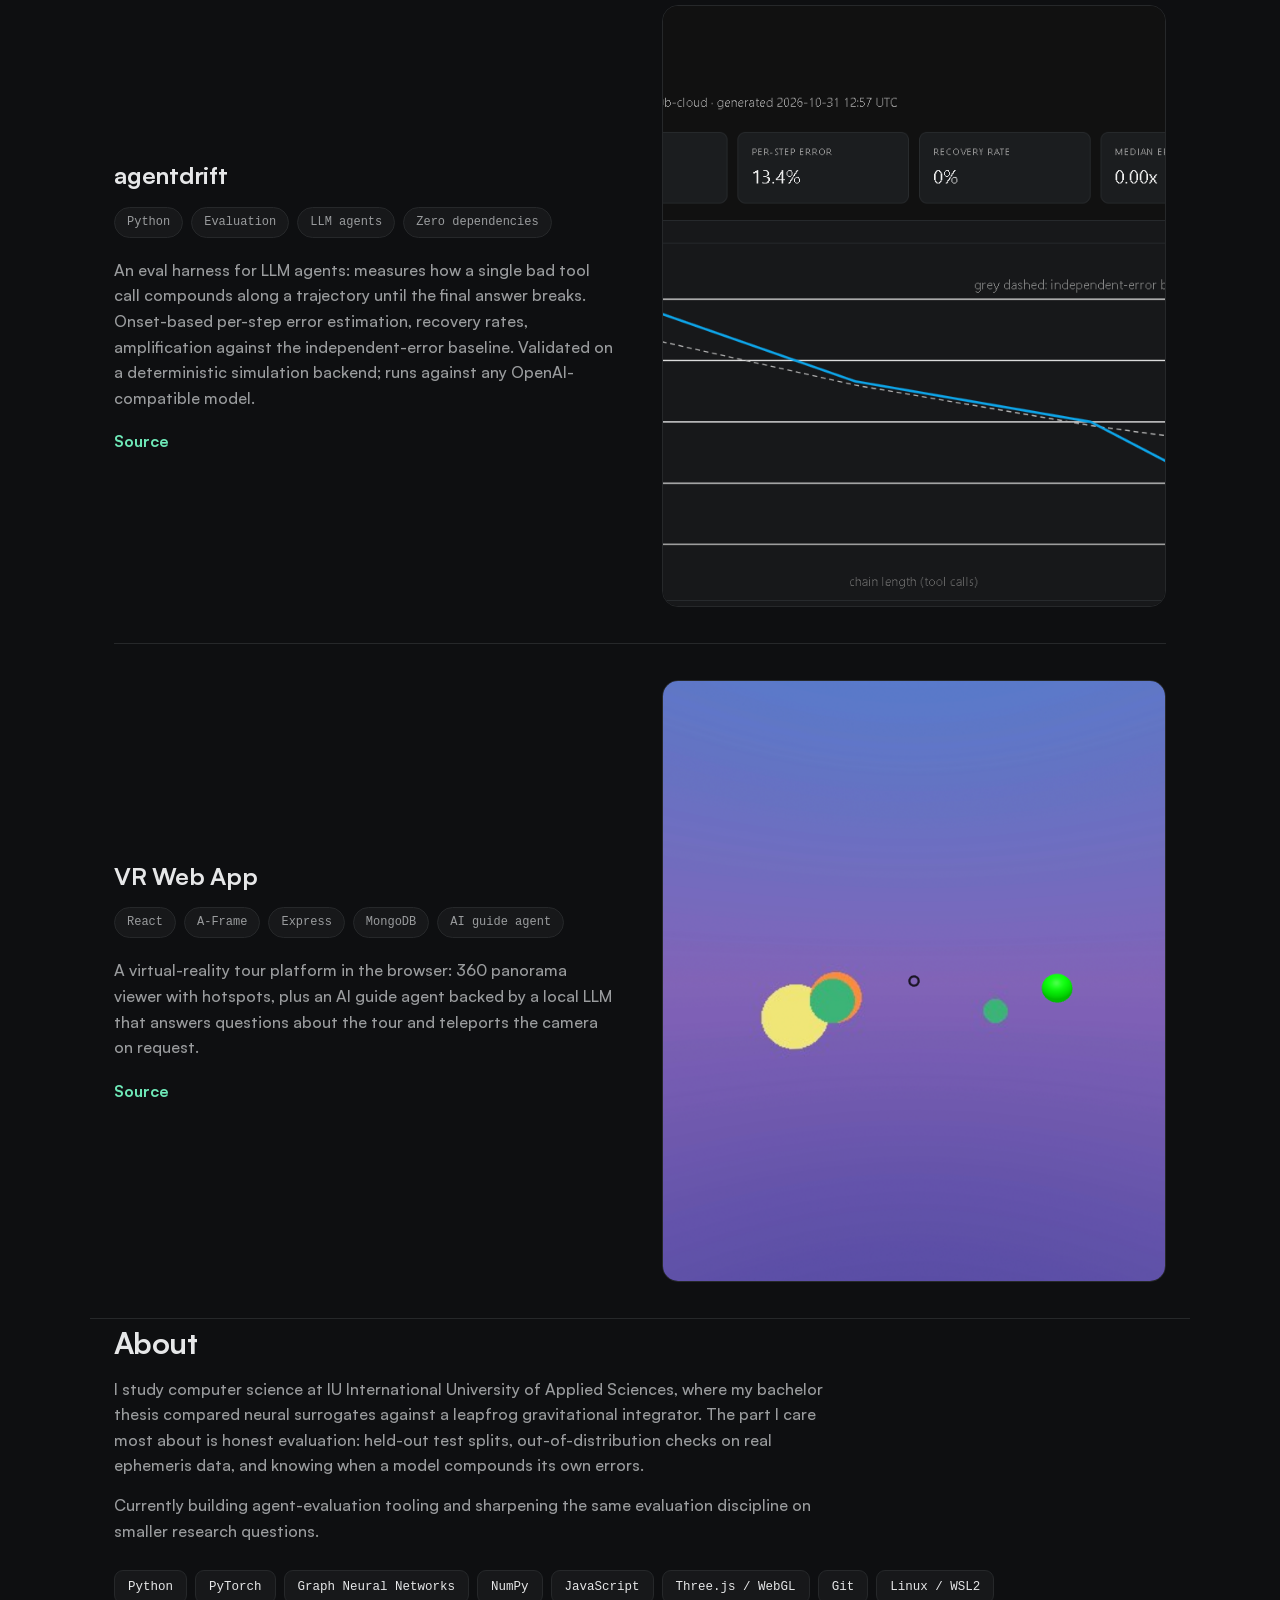
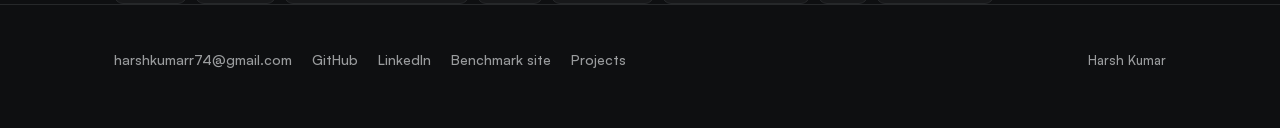
==== commit 837057f6: "Mood pass: live N-body sim in the hero, aurora field, kinetic entrance, fact ticker, spotlight cards" ====
--- a/index.html
+++ b/index.html
@@ -4,99 +4,129 @@
 <meta charset="utf-8">
 <meta name="viewport" content="width=device-width, initial-scale=1">
 <title>Harsh Kumar - Machine Learning Portfolio</title>
-<meta name="description" content="Harsh Kumar, BSc Computer Science. Physics-informed machine learning: MLP, LSTM and GNN surrogates for N-body gravitational dynamics, plus WebXR experiments.">
+<meta name="description" content="Harsh Kumar, BSc CS. Physics-informed machine learning: MLP, LSTM and GNN surrogates for N-body dynamics validated on real Solar-System ephemerides, plus an agent-eval harness and a VR platform with an LLM guide.">
 <link rel="icon" href="data:image/svg+xml,<svg xmlns='http://www.w3.org/2000/svg' viewBox='0 0 100 100'><circle cx='50' cy='50' r='42' fill='%23111' stroke='%23a7f3d0' stroke-width='6'/></svg>">
 <style>
+  @font-face { font-family: "Satoshi"; src: url("fonts/Satoshi-500.woff2") format("woff2"); font-weight: 500; font-display: swap; }
+  @font-face { font-family: "Satoshi"; src: url("fonts/Satoshi-700.woff2") format("woff2"); font-weight: 700; font-display: swap; }
   :root {
-    --bg: #101112;
-    --bg-soft: #17181a;
-    --text: #e6e7e8;
-    --muted: #9a9c9e;
-    --accent: #6ee7b7;
-    --line: #26282a;
+    --bg: #0e0f11; --bg-soft: #17181a; --text: #e6e7e8; --muted: #9a9c9e;
+    --accent: #6ee7b7; --accent2: #38bdf8; --line: #26282a;
     --mono: ui-monospace, "Cascadia Code", "JetBrains Mono", Menlo, monospace;
     --sans: "Satoshi", system-ui, "Segoe UI", sans-serif;
   }
-  @font-face { font-family: "Satoshi"; src: url("fonts/Satoshi-500.woff2") format("woff2"); font-weight: 500; font-display: swap; }
-  @font-face { font-family: "Satoshi"; src: url("fonts/Satoshi-700.woff2") format("woff2"); font-weight: 700; font-display: swap; }
   * { box-sizing: border-box; margin: 0; }
-  html { scroll-behavior: smooth; }
-  @media (prefers-reduced-motion: reduce) { html { scroll-behavior: auto; } * { animation: none !important; transition: none !important; } }
-  body {
-    background: var(--bg);
-    color: var(--text);
-    font: 16px/1.6 var(--sans);
-    -webkit-font-smoothing: antialiased;
-  }
+  html { scroll-behavior: smooth; color-scheme: dark; }
+  body { background: var(--bg); color: var(--text); font: 16px/1.6 var(--sans); -webkit-font-smoothing: antialiased; overflow-x: clip; }
   a { color: inherit; }
-  .wrap { max-width: 1080px; margin: 0 auto; padding: 0 24px; }
-
-  /* nav */
-  nav { position: sticky; top: 0; z-index: 10; background: color-mix(in srgb, var(--bg) 88%, transparent); backdrop-filter: blur(8px); border-bottom: 1px solid var(--line); }
-  nav .wrap { display: flex; justify-content: space-between; align-items: center; height: 60px; }
+  a:focus-visible, button:focus-visible { outline: 2px solid var(--accent); outline-offset: 3px; border-radius: 4px; }
+  .wrap { max-width: 1100px; margin: 0 auto; padding: 0 24px; }
+
+  /* aurora field: two slow drifting light sources, no purple, very low alpha */
+  .aurora { position: fixed; inset: -20%; z-index: -1; pointer-events: none;
+    background:
+      radial-gradient(42% 34% at 18% 12%, rgba(110,231,183,.085), transparent 70%),
+      radial-gradient(38% 30% at 84% 22%, rgba(56,189,248,.07), transparent 70%),
+      radial-gradient(46% 38% at 50% 90%, rgba(110,231,183,.05), transparent 70%);
+    animation: drift 26s ease-in-out infinite alternate;
+  }
+  @keyframes drift { from { transform: translate3d(0,0,0) scale(1); } to { transform: translate3d(-3%,2%,0) scale(1.06); } }
+
+  nav { position: sticky; top: 0; z-index: 30; background: color-mix(in srgb, var(--bg) 82%, transparent); backdrop-filter: blur(10px); border-bottom: 1px solid var(--line); }
+  nav .wrap { display: flex; justify-content: space-between; align-items: center; height: 58px; }
   nav .name { font-family: var(--mono); font-size: 14px; text-decoration: none; }
   nav .name b { color: var(--accent); font-weight: 600; }
-  nav .links { display: flex; gap: 24px; font-size: 14px; }
-  nav .links a { color: var(--muted); text-decoration: none; }
+  nav .links { display: flex; gap: 22px; font-size: 14px; }
+  nav .links a { color: var(--muted); text-decoration: none; transition: color .3s; }
   nav .links a:hover { color: var(--text); }
 
-  /* hero: split */
-  .hero { display: grid; grid-template-columns: 1.05fr 1fr; gap: 48px; align-items: center; padding: 88px 0 72px; }
-  .hero h1 { font-size: clamp(34px, 5vw, 52px); line-height: 1.08; letter-spacing: -0.02em; font-weight: 700; }
-  .hero h1 span { color: var(--accent); }
-  .hero p.lead { color: var(--muted); max-width: 46ch; margin: 20px 0 28px; }
-  .cta { display: inline-block; background: var(--accent); color: #0b1512; font-weight: 600; padding: 11px 22px; border-radius: 10px; text-decoration: none; font-size: 15px; }
-  .cta:hover { filter: brightness(1.08); }
-  .cta:active { transform: translateY(1px); }
-  .cta.ghost { background: transparent; color: var(--text); box-shadow: inset 0 0 0 1px var(--line); margin-left: 12px; }
+  /* hero: split, live physics canvas behind */
+  .hero { position: relative; display: grid; grid-template-columns: 1.05fr 1fr; gap: 48px; align-items: center; padding: 72px 0 64px; }
+  .hero .backdrop { position: absolute; inset: 0; z-index: -1; opacity: .55; }
+  .hero canvas { width: 100%; height: 100%; display: block; }
+  .hero h1 { font-size: clamp(38px, 5.6vw, 62px); line-height: 1.03; letter-spacing: -0.03em; font-weight: 700; }
+  .hero h1 .word { display: inline-block; white-space: pre; }
+  .hero h1 .accent { color: var(--accent); position: relative; }
+  .hero p.lead { color: var(--muted); max-width: 46ch; margin: 22px 0 30px; font-size: 17px; }
+  .cta { display: inline-block; background: var(--accent); color: #0b1512; font-weight: 700; padding: 12px 24px; border-radius: 12px; text-decoration: none; font-size: 15px; transition: transform .35s cubic-bezier(.16,1,.3,1), box-shadow .35s; }
+  .cta:hover { transform: translateY(-2px); box-shadow: 0 10px 34px rgba(110,231,183,.22); }
+  .cta:active { transform: translateY(0) scale(.98); }
+  .cta.ghost { background: transparent; color: var(--text); box-shadow: inset 0 0 0 1px var(--line); margin-left: 12px; font-weight: 500; }
   .cta.ghost:hover { box-shadow: inset 0 0 0 1px var(--muted); }
-  .hero .media { position: relative; border-radius: 12px; overflow: hidden; border: 1px solid var(--line); aspect-ratio: 1/1; background: var(--bg-soft); }
+  .hero .media { position: relative; border-radius: 16px; overflow: hidden; border: 1px solid var(--line); aspect-ratio: 1/1; background: var(--bg-soft); box-shadow: 0 24px 80px rgba(0,0,0,.5); }
   .hero .media video, .hero .media img { width: 100%; height: 100%; object-fit: cover; display: block; }
-  .hero .media figcaption { position: absolute; left: 0; right: 0; bottom: 0; padding: 8px 14px; font-family: var(--mono); font-size: 11.5px; color: var(--muted); background: color-mix(in srgb, var(--bg) 78%, transparent); }
+  .hero .media figcaption { position: absolute; left: 0; right: 0; bottom: 0; padding: 10px 16px; font-family: var(--mono); font-size: 11.5px; color: var(--muted); background: color-mix(in srgb, var(--bg) 74%, transparent); }
   .hero .media figcaption b { color: var(--accent); font-weight: 500; }
 
-  /* section headers: one stack, no split */
+  /* kinetic fact marquee (the only one on the page) */
+  .ticker { border-top: 1px solid var(--line); border-bottom: 1px solid var(--line); padding: 14px 0; overflow: hidden; white-space: nowrap; }
+  .ticker .track { display: inline-block; animation: slide 38s linear infinite; }
+  .ticker span { font-family: var(--mono); font-size: 12.5px; letter-spacing: .04em; color: var(--muted); padding: 0 26px; }
+  .ticker span b { color: var(--accent); font-weight: 500; }
+  @keyframes slide { to { transform: translateX(-50%); } }
+
   section { padding: 96px 0; }
   section + section { border-top: 1px solid var(--line); }
-  h2 { font-size: 26px; letter-spacing: -0.01em; margin-bottom: 8px; }
-  .sub { color: var(--muted); max-width: 65ch; margin-bottom: 36px; }
-
-  /* projects: two differing rows */
-  .project { display: grid; grid-template-columns: 1fr 1fr; gap: 40px; align-items: center; padding: 32px 0; }
+  h2 { font-size: 30px; letter-spacing: -0.02em; margin-bottom: 10px; font-weight: 700; }
+  .sub { color: var(--muted); max-width: 62ch; margin-bottom: 44px; }
+
+  .project { display: grid; grid-template-columns: 1fr 1fr; gap: 44px; align-items: center; padding: 36px 0; }
   .project + .project { border-top: 1px solid var(--line); }
-  .project .media { border-radius: 12px; overflow: hidden; border: 1px solid var(--line); background: var(--bg-soft); }
+  .project .media { border-radius: 16px; overflow: hidden; border: 1px solid var(--line); background: var(--bg-soft); position: relative; transition: transform .5s cubic-bezier(.16,1,.3,1), box-shadow .5s; }
+  .project .media::after { content: ""; position: absolute; inset: 0; opacity: 0; transition: opacity .4s; background: radial-gradient(240px circle at var(--mx, 50%) var(--my, 50%), rgba(110,231,183,.14), transparent 65%); pointer-events: none; }
+  .project .media:hover { transform: translateY(-6px) scale(1.012); box-shadow: 0 22px 60px rgba(0,0,0,.45); }
+  .project .media:hover::after { opacity: 1; }
   .project img { width: 100%; aspect-ratio: 4/3; object-fit: cover; display: block; }
-  .project h3 { font-size: 21px; margin-bottom: 10px; }
-  .project p { color: var(--muted); margin-bottom: 16px; }
-  .facts { display: flex; flex-wrap: wrap; gap: 8px; margin-bottom: 18px; }
-  .facts span { font-family: var(--mono); font-size: 12px; color: var(--muted); padding: 4px 10px; border: 1px solid var(--line); border-radius: 999px; }
-  .textlink { color: var(--accent); text-decoration: none; font-weight: 600; }
-  .textlink:hover { text-decoration: underline; }
-
-  /* about: single column stack */
+  .project h3 { font-size: 24px; margin-bottom: 12px; letter-spacing: -0.01em; }
+  .project p { color: var(--muted); margin-bottom: 18px; }
+  .facts { display: flex; flex-wrap: wrap; gap: 8px; margin-bottom: 20px; }
+  .facts span { font-family: var(--mono); font-size: 12px; color: var(--muted); padding: 5px 12px; border: 1px solid var(--line); border-radius: 999px; background: var(--bg-soft); transition: color .3s, border-color .3s; }
+  .project:hover .facts span { color: var(--text); }
+  .project:hover .facts span:first-child { color: var(--accent); border-color: var(--accent); }
+  .textlink { color: var(--accent); text-decoration: none; font-weight: 600; border-bottom: 1px solid transparent; transition: border-color .3s; }
+  .textlink:hover { border-color: var(--accent); }
+
   .about p { color: var(--muted); max-width: 65ch; }
   .about p + p { margin-top: 14px; }
-  .stack { display: flex; flex-wrap: wrap; gap: 8px; margin-top: 24px; }
-  .stack span { font-family: var(--mono); font-size: 12.5px; padding: 6px 12px; border-radius: 8px; background: var(--bg-soft); border: 1px solid var(--line); }
-
-  /* footer */
-  footer { border-top: 1px solid var(--line); padding: 40px 0 56px; }
+  .stack { display: flex; flex-wrap: wrap; gap: 8px; margin-top: 26px; }
+  .stack span { font-family: var(--mono); font-size: 12.5px; padding: 6px 13px; border-radius: 9px; background: var(--bg-soft); border: 1px solid var(--line); }
+
+  footer { border-top: 1px solid var(--line); padding: 44px 0 56px; }
   footer .wrap { display: flex; justify-content: space-between; align-items: center; flex-wrap: wrap; gap: 16px; }
-  footer .links { display: flex; gap: 20px; }
-  footer a { color: var(--muted); text-decoration: none; font-size: 14px; }
+  footer .links { display: flex; gap: 20px; flex-wrap: wrap; }
+  footer a { color: var(--muted); text-decoration: none; font-size: 14px; transition: color .3s; }
   footer a:hover { color: var(--accent); }
   footer .fine { color: var(--muted); font-size: 13px; }
 
+  /* scroll reveals (CSS-gated, IO-driven) */
+  @media (prefers-reduced-motion: no-preference) {
+    .reveal { opacity: 0; transform: translateY(26px); transition: opacity .8s cubic-bezier(.16,1,.3,1), transform .8s cubic-bezier(.16,1,.3,1); transition-delay: var(--d, 0s); }
+    .reveal.in { opacity: 1; transform: none; }
+    @keyframes rise { from { opacity: 0; transform: translateY(30px); filter: blur(6px); } to { opacity: 1; transform: none; filter: none; } }
+    .hero h1 .word { animation: rise .9s cubic-bezier(.16,1,.3,1) both; }
+    .hero h1 .word:nth-child(2) { animation-delay: .07s; }
+    .hero h1 .word:nth-child(3) { animation-delay: .14s; }
+    .hero h1 .word:nth-child(4) { animation-delay: .21s; }
+    .hero h1 .word:nth-child(5) { animation-delay: .28s; }
+    .hero p.lead { animation: rise .9s cubic-bezier(.16,1,.3,1) .38s both; }
+    .hero .media { animation: rise 1s cubic-bezier(.16,1,.3,1) .3s both; }
+    .hero .ctas { animation: rise .9s cubic-bezier(.16,1,.3,1) .48s both; }
+    @keyframes pulse { 0%, 100% { opacity: .5; } 50% { opacity: 1; } }
+    .hero .media figcaption b { animation: pulse 3s ease-in-out infinite; }
+  }
+
   @media (max-width: 768px) {
-    .hero { grid-template-columns: 1fr; padding: 48px 0 48px; gap: 32px; }
+    .hero { grid-template-columns: 1fr; padding: 48px 0; gap: 32px; }
     .project { grid-template-columns: 1fr; gap: 20px; padding: 28px 0; }
-    .project.rev .media { order: 0; }
-    section { padding: 48px 0; }
-    nav .links { gap: 16px; }
+    section { padding: 64px 0; }
+    nav .links { gap: 14px; font-size: 13px; }
+    .ticker span { padding: 0 16px; }
   }
 </style>
 </head>
 <body>
+
+<div class="aurora" aria-hidden="true"></div>
 
 <nav>
   <div class="wrap">
@@ -113,22 +143,31 @@
 
 <header class="wrap">
   <div class="hero">
+    <canvas class="backdrop" aria-hidden="true"></canvas>
     <div>
-      <h1>Machine learning that obeys <span>gravity</span>.</h1>
+      <h1><span class="word">Machine</span> <span class="word">learning</span> <span class="word">that</span> <span class="word">obeys</span> <span class="word accent">gravity.</span></h1>
       <p class="lead">BSc Computer Science. I train MLP, LSTM and graph neural networks against a real gravitational integrator and prove them out of distribution on the Solar System.</p>
-      <a class="cta" href="#projects">See projects</a>
-      <a class="cta ghost" href="https://harsh74-2.github.io/N-body-surrogates/">Benchmark results</a>
+      <div class="ctas">
+        <a class="cta" href="#projects">See projects</a>
+        <a class="cta ghost" href="https://harsh74-2.github.io/N-body-surrogates/">Benchmark results</a>
+      </div>
     </div>
     <figure class="media">
-      <video autoplay muted loop playsinline src="https://harsh74-2.github.io/N-body-surrogates/animations/N100_gnn_stable_sun_planets_moon/preset_sun_planets_moon_gnn_stable_3d.mp4"></video>
+      <video autoplay muted loop playsinline preload="metadata" src="https://harsh74-2.github.io/N-body-surrogates/animations/N100_gnn_stable_sun_planets_moon/preset_sun_planets_moon_gnn_stable_3d.mp4"></video>
       <figcaption><b>GNN rollout</b> Sun, planets and Moon, surrogate trajectories</figcaption>
     </figure>
   </div>
 </header>
 
+<div class="ticker" aria-hidden="true">
+  <div class="track">
+    <span>3 model families under identical training budgets</span><span><b>5x</b> lower error without autoregressive feedback</span><span>7 Solar-System presets from NASA JPL Horizons</span><span><b>N = 10..100</b> per-body variable-N surrogates</span><span><b>0%</b> task recovery on gpt-oss:120b agent chains</span><span>1149 links crawled green on the findings site</span><span>3 model families under identical training budgets</span><span><b>5x</b> lower error without autoregressive feedback</span><span>7 Solar-System presets from NASA JPL Horizons</span><span><b>N = 10..100</b> per-body variable-N surrogates</span><span><b>0%</b> task recovery on gpt-oss:120b agent chains</span><span>1149 links crawled green on the findings site</span>
+  </div>
+</div>
+
 <section id="projects" class="wrap">
-  <h2>Selected work</h2>
-  <p class="sub">Two open projects. Every number on the benchmark pages comes from a held-out test split, read straight from the result files.</p>
+  <h2 class="reveal">Selected work</h2>
+  <p class="sub reveal" style="--d:.08s">Three open projects. Every number on the benchmark pages comes from a held-out test split, read straight from the result files.</p>
 
   <div class="project">
     <div>
@@ -139,8 +178,8 @@
       <p>Bachelor thesis work. Learned surrogates for gravitational N-body dynamics, trained at body counts from 10 to 100, then validated out of distribution on real Solar-System initial conditions. Includes a rollout-stability benchmark comparing autoregressive compounding across architectures.</p>
       <a class="textlink" href="https://github.com/Harsh74-2/N-body-surrogates">Source and benchmark site</a>
     </div>
-    <div class="media">
-      <img src="https://harsh74-2.github.io/N-body-surrogates/plots/real_case/N100_gnn_stable/dashboard.png" alt="Evaluation dashboard for the GNN surrogate on the N=100 stable solar-system preset">
+    <div class="media" data-spot>
+      <img src="https://harsh74-2.github.io/N-body-surrogates/plots/real_case/N100_gnn_stable/dashboard.png" alt="Evaluation dashboard for the GNN surrogate on the N=100 stable solar-system preset" width="800" height="600" loading="lazy">
     </div>
   </div>
 
@@ -148,13 +187,13 @@
     <div>
       <h3>agentdrift</h3>
       <div class="facts">
-        <span>Python</span><span>Claude/LLM apps</span><span>Evaluation</span><span>Zero dependencies</span>
+        <span>Python</span><span>Evaluation</span><span>LLM agents</span><span>Zero dependencies</span>
       </div>
-      <p>An eval harness for LLM agents: measures how a single bad tool call compounds along a trajectory until the final answer breaks. Per-step error rates estimated from onset events, recovery rates, amplification against the independence baseline. Validated on a deterministic simulation backend, pluggable into any OpenAI-compatible model.</p>
+      <p>An eval harness for LLM agents: measures how a single bad tool call compounds along a trajectory until the final answer breaks. Onset-based per-step error estimation, recovery rates, amplification against the independent-error baseline. Validated on a deterministic simulation backend; runs against any OpenAI-compatible model.</p>
       <a class="textlink" href="https://github.com/Harsh74-2/agentdrift">Source</a>
     </div>
-    <div class="media">
-      <img src="assets/agentdrift_report.png" alt="agentdrift report: drift curve for gpt-oss:120b, 56% success at 13.4% per-step error, 0% recovery" width="800" height="600">
+    <div class="media" data-spot>
+      <img src="assets/agentdrift_report.png" alt="agentdrift report: drift curve for gpt-oss:120b, 56% success at 13.4% per-step error, 0% recovery" width="800" height="600" loading="lazy">
     </div>
   </div>
 
@@ -167,17 +206,17 @@
       <p>A virtual-reality tour platform in the browser: 360 panorama viewer with hotspots, plus an AI guide agent backed by a local LLM that answers questions about the tour and teleports the camera on request.</p>
       <a class="textlink" href="https://github.com/Harsh74-2/VR-WEB-APP">Source</a>
     </div>
-    <div class="media">
-      <img src="assets/vr_scene.png" alt="360 panorama view of the VR tour app with green hotspot spheres and the AI guide chat panel" width="800" height="600">
+    <div class="media" data-spot>
+      <img src="assets/vr_scene.png" alt="360 panorama view of the VR tour app with green hotspot spheres and the AI guide chat panel" width="800" height="600" loading="lazy">
     </div>
   </div>
 </section>
 
 <section id="about" class="wrap about">
-  <h2>About</h2>
-  <p>I study computer science at IU International University of Applied Sciences, where my bachelor thesis compared neural surrogates against a leapfrog gravitational integrator. The part I care most about is honest evaluation: held-out test splits, out-of-distribution checks on real ephemeris data, and knowing when a model compounds its own errors.</p>
-  <p>Currently working on Linux-first tooling (WSL2) and sharpening the same evaluation discipline on smaller research questions.</p>
-  <div class="stack">
+  <h2 class="reveal">About</h2>
+  <p class="reveal" style="--d:.08s">I study computer science at IU International University of Applied Sciences, where my bachelor thesis compared neural surrogates against a leapfrog gravitational integrator. The part I care most about is honest evaluation: held-out test splits, out-of-distribution checks on real ephemeris data, and knowing when a model compounds its own errors.</p>
+  <p class="reveal" style="--d:.14s">Currently building agent-evaluation tooling and sharpening the same evaluation discipline on smaller research questions.</p>
+  <div class="stack reveal" style="--d:.2s">
     <span>Python</span><span>PyTorch</span><span>Graph Neural Networks</span><span>NumPy</span><span>JavaScript</span><span>Three.js / WebGL</span><span>Git</span><span>Linux / WSL2</span>
   </div>
 </section>
@@ -189,7 +228,6 @@
       <a href="https://github.com/Harsh74-2">GitHub</a>
       <a href="https://www.linkedin.com/in/harsh-kumar-aa55453a2/">LinkedIn</a>
       <a href="https://harsh74-2.github.io/N-body-surrogates/">Benchmark site</a>
-      <a href="https://ko-fi.com/harsh40194">Support &nearr;</a>
       <a href="#projects">Projects</a>
     </div>
     <span class="fine">Harsh Kumar</span>
@@ -197,9 +235,72 @@
 </footer>
 
 <script>
-  if (matchMedia('(prefers-reduced-motion: reduce)').matches) {
+  // hero backdrop: a tiny live N-body sim - the thesis, as a vibe.
+  const c = document.querySelector('.hero .backdrop');
+  if (c && !matchMedia('(prefers-reduced-motion: reduce)').matches) {
+    const x = c.getContext('2d');
+    let W, H, bs = [];
+    const G = 170, DT = 1 / 120;
+    function reset() {
+      W = c.width = c.offsetWidth * devicePixelRatio;
+      H = c.height = c.offsetHeight * devicePixelRatio;
+      const cx = W * 0.26, cy = H * 0.52;   // orbit around the open left half
+      bs = Array.from({ length: 14 }, () => {
+        const r = Math.min(W, H) * (.12 + Math.random() * .3), a = Math.random() * 6.28;
+        const v = Math.sqrt(G * 260 / r);
+        return { x: cx + r * Math.cos(a), y: cy + r * Math.sin(a),
+                 vx: -Math.sin(a) * v, vy: Math.cos(a) * v,
+                 m: 40 + Math.random() * 220, tr: [] };
+      });
+    }
+    function step() {
+      const cx = W * 0.26, cy = H * 0.52;             // one soft attractor keeps it calm
+      for (const b of bs) {
+        const dx = cx - b.x, dy = cy - b.y, d2 = dx * dx + dy * dy + 4800;
+        const f = G * 260 / d2, d = Math.sqrt(d2);
+        b.vx += f * dx / d * DT; b.vy += f * dy / d * DT;
+        b.vx *= .9997; b.vy *= .9997;
+      }
+      for (const b of bs) { b.x += b.vx * DT * 60 / 2; b.y += b.vy * DT * 60 / 2; }
+    }
+    let acc = 0;
+    function frame() {
+      acc += 2;
+      while (acc-- > 0) step();
+      x.clearRect(0, 0, W, H);
+      for (const b of bs) {
+        b.tr.push([b.x, b.y]);
+        if (b.tr.length > 46) b.tr.shift();
+        x.beginPath(); x.strokeStyle = 'rgba(110,231,183,.32)'; x.lineWidth = devicePixelRatio * .8;
+        x.moveTo(b.tr[0][0], b.tr[0][1]);
+        for (const p of b.tr) x.lineTo(p[0], p[1]);
+        x.stroke();
+        x.beginPath(); x.fillStyle = b.m > 180 ? 'rgba(56,189,248,.8)' : 'rgba(110,231,183,.62)';
+        x.arc(b.x, b.y, Math.max(1.6, 1.6 + devicePixelRatio * (1 + b.m / 160)), 0, 6.2832); x.fill();
+      }
+      requestAnimationFrame(frame);
+    }
+    reset(); addEventListener('resize', reset); frame();
+  }
+
+  // spotlight borders on project cards (cursor-tracked, CSS-var driven)
+  for (const el of document.querySelectorAll('[data-spot]'))
+    el.addEventListener('pointermove', e => {
+      const r = el.getBoundingClientRect();
+      el.style.setProperty('--mx', ((e.clientX - r.left) / r.width * 100) + '%');
+      el.style.setProperty('--my', ((e.clientY - r.top) / r.height * 100) + '%');
+    });
+
+  // scroll reveals
+  const els = document.querySelectorAll('.reveal');
+  const io = new IntersectionObserver(es => {
+    for (const e of es) if (e.isIntersecting) { e.target.classList.add('in'); io.unobserve(e.target); }
+  }, { threshold: 0.12 });
+  els.forEach(el => io.observe(el));
+
+  // reduced motion: pause the hero video, static page
+  if (matchMedia('(prefers-reduced-motion: reduce)').matches)
     document.querySelectorAll('video').forEach(v => { v.pause(); v.removeAttribute('autoplay'); });
-  }
 </script>
 </body>
 </html>
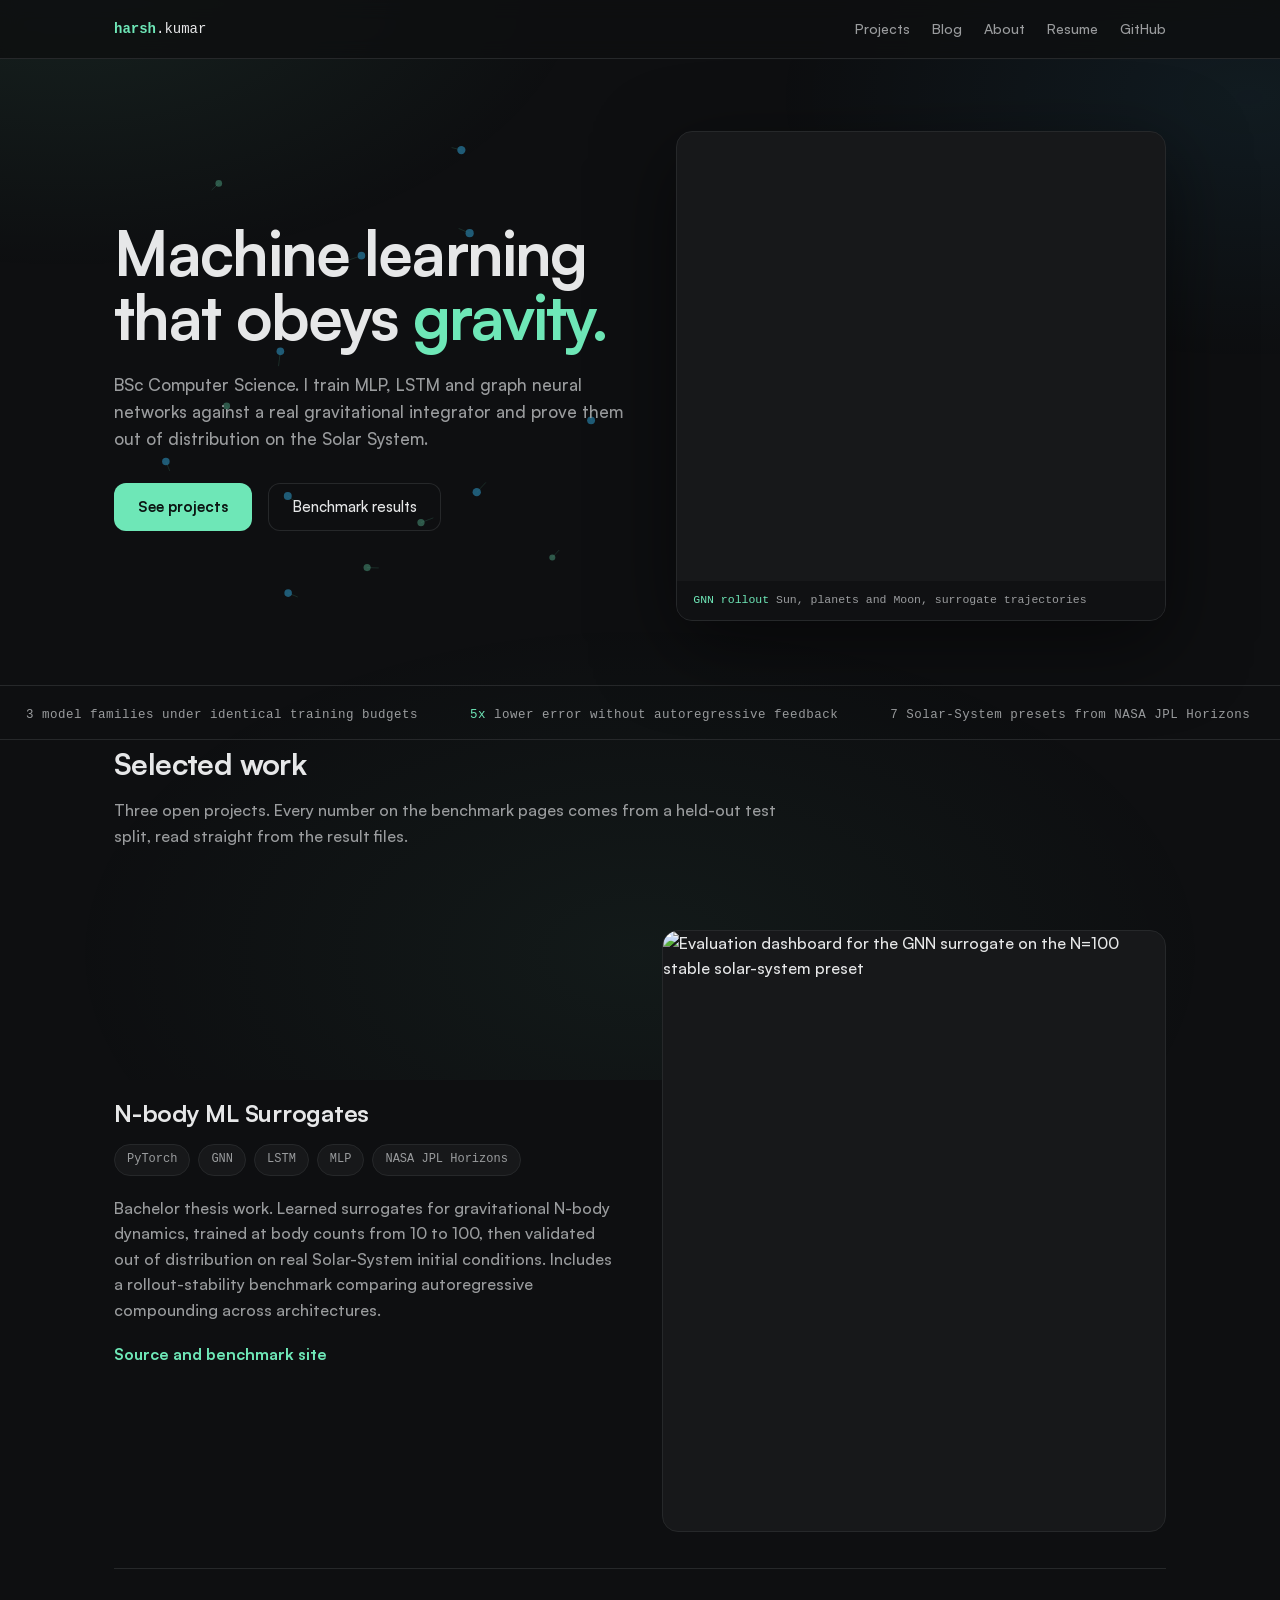
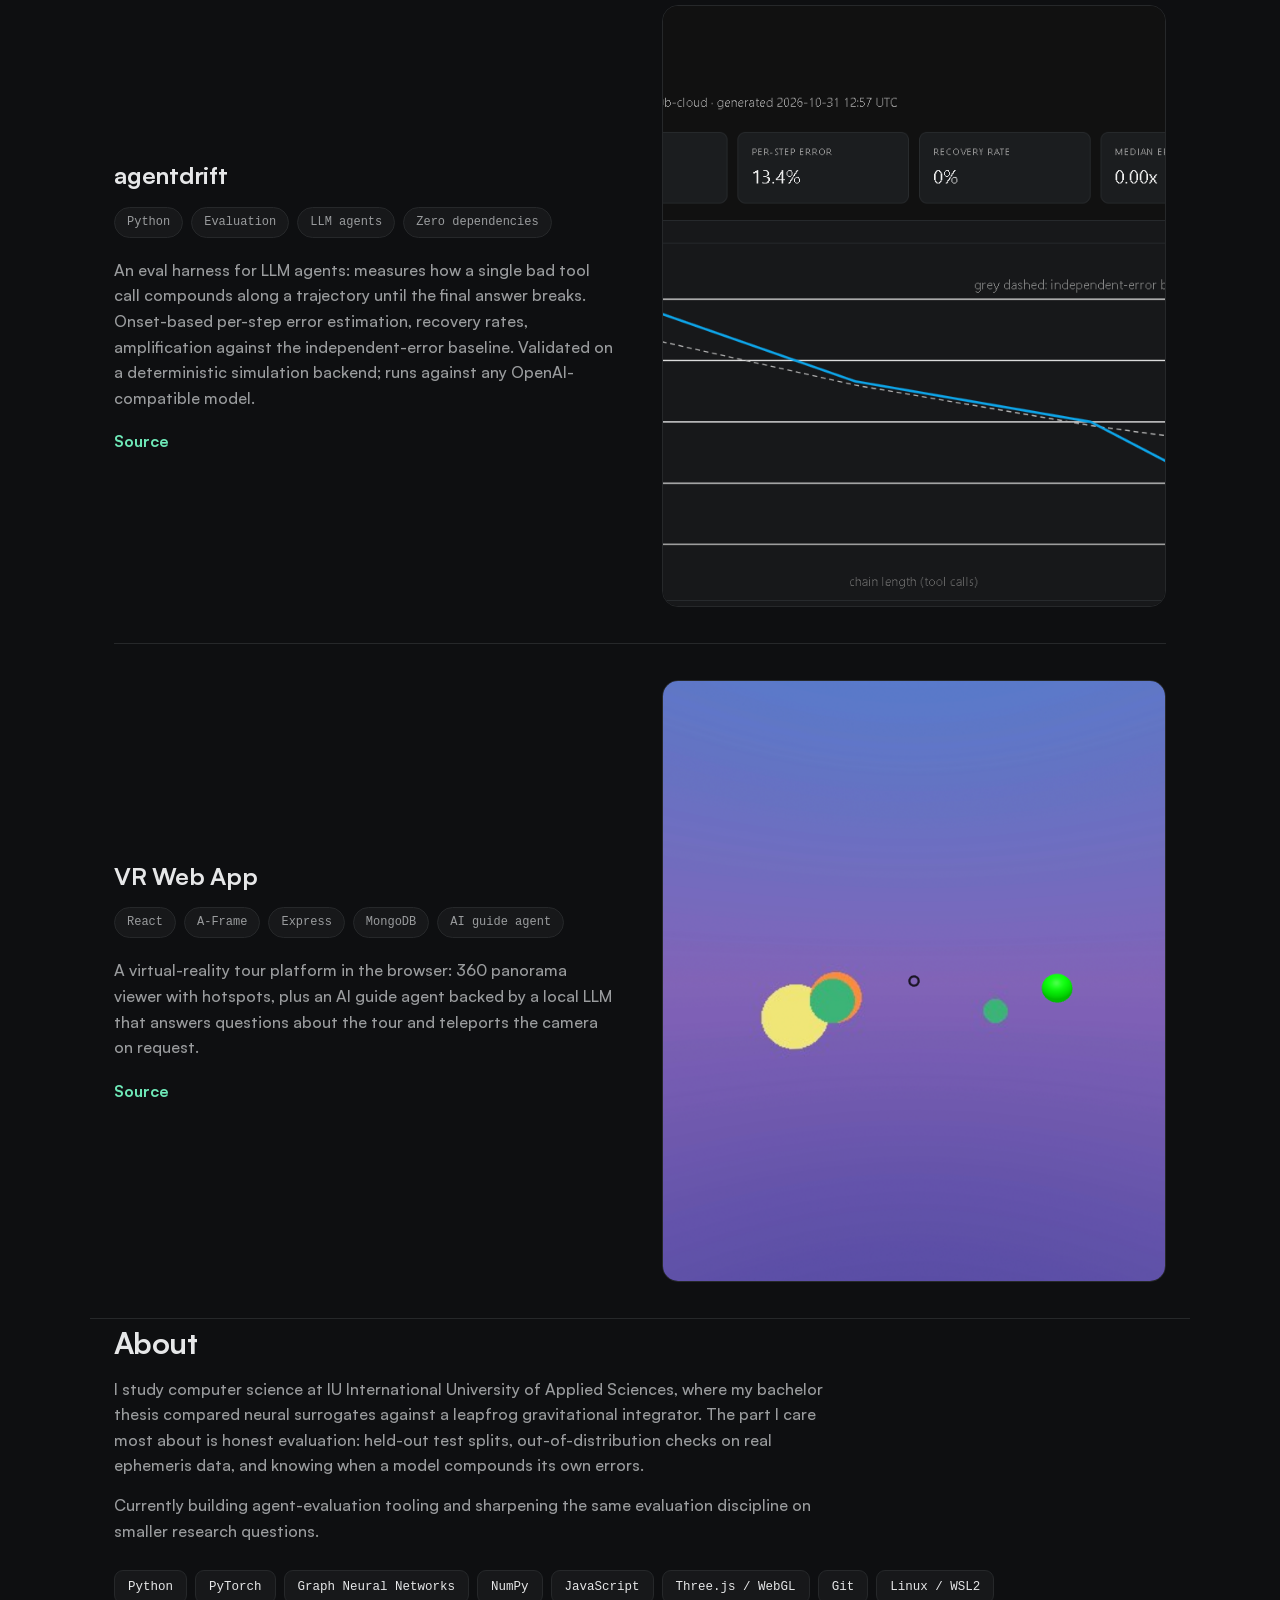
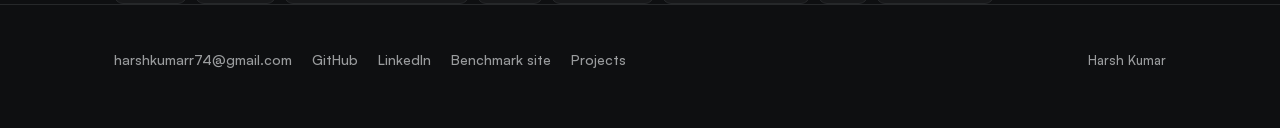
==== commit 3a1bb19a: "Add impact.com site verification meta tag" ====
--- a/index.html
+++ b/index.html
@@ -5,6 +5,7 @@
 <meta name="viewport" content="width=device-width, initial-scale=1">
 <title>Harsh Kumar - Machine Learning Portfolio</title>
 <meta name="description" content="Harsh Kumar, BSc CS. Physics-informed machine learning: MLP, LSTM and GNN surrogates for N-body dynamics validated on real Solar-System ephemerides, plus an agent-eval harness and a VR platform with an LLM guide.">
+<meta name="impact-site-verification" value="1175b630-43d5-4f23-a3f5-af32a7288734">
 <link rel="icon" href="data:image/svg+xml,<svg xmlns='http://www.w3.org/2000/svg' viewBox='0 0 100 100'><circle cx='50' cy='50' r='42' fill='%23111' stroke='%23a7f3d0' stroke-width='6'/></svg>">
 <style>
   @font-face { font-family: "Satoshi"; src: url("fonts/Satoshi-500.woff2") format("woff2"); font-weight: 500; font-display: swap; }
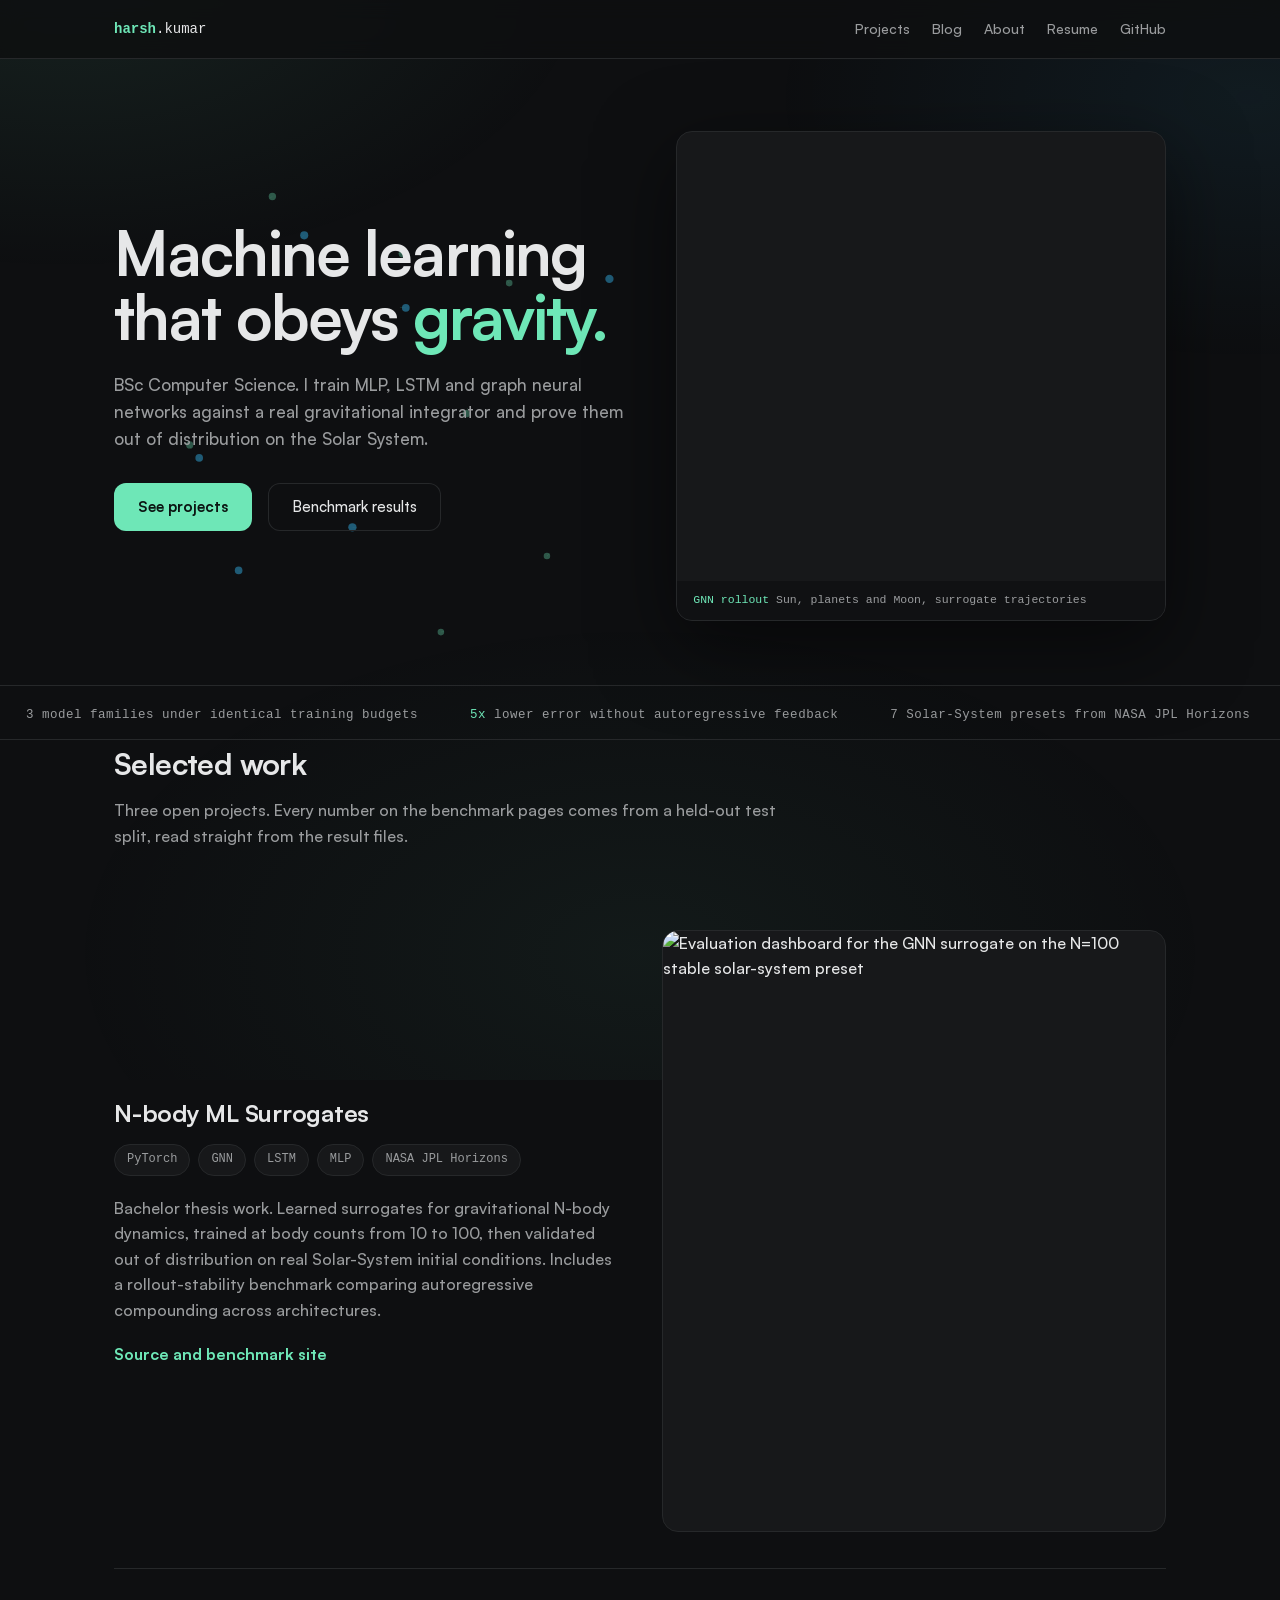
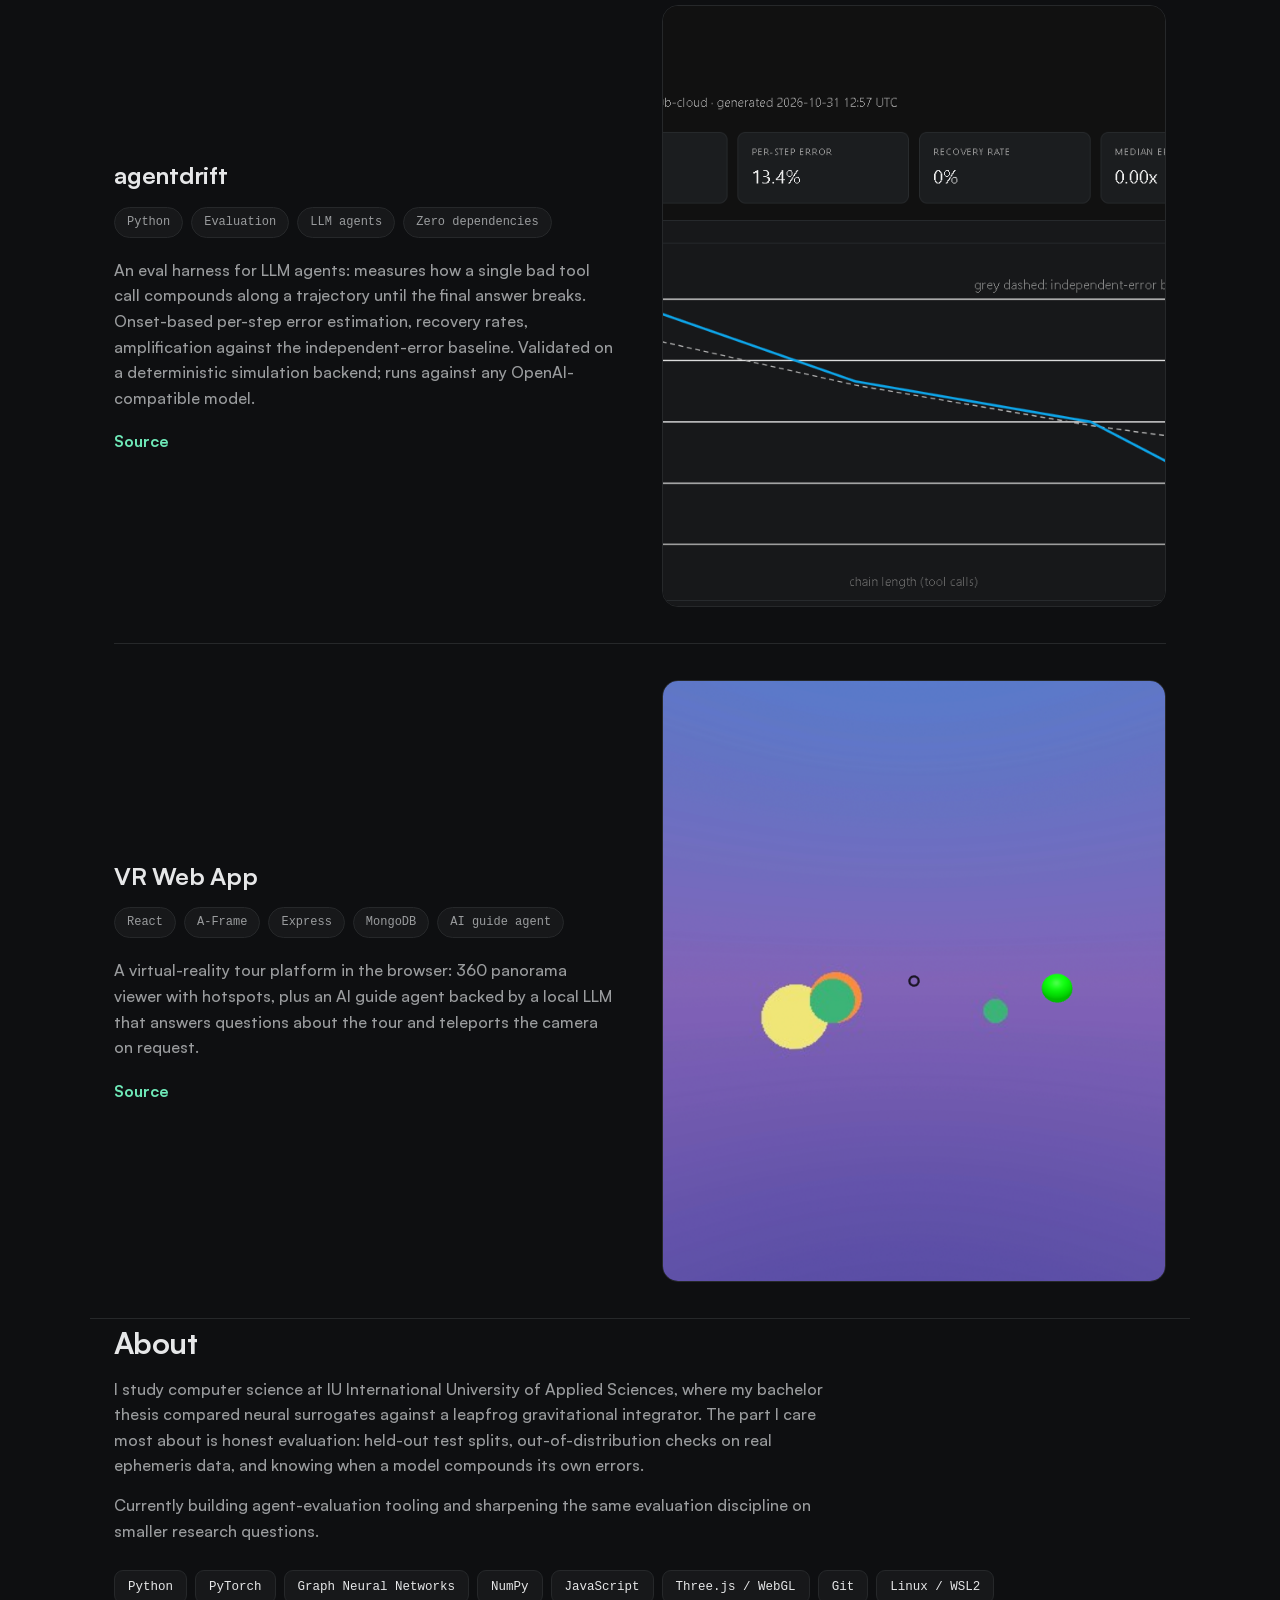
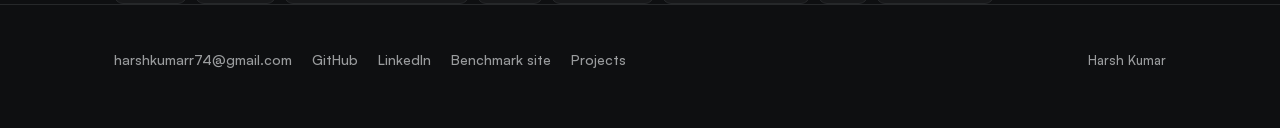
==== commit 7850b714: "Remove impact verification tags (verification complete)" ====
--- a/index.html
+++ b/index.html
@@ -5,7 +5,6 @@
 <meta name="viewport" content="width=device-width, initial-scale=1">
 <title>Harsh Kumar - Machine Learning Portfolio</title>
 <meta name="description" content="Harsh Kumar, BSc CS. Physics-informed machine learning: MLP, LSTM and GNN surrogates for N-body dynamics validated on real Solar-System ephemerides, plus an agent-eval harness and a VR platform with an LLM guide.">
-<meta name="impact-site-verification" value="1175b630-43d5-4f23-a3f5-af32a7288734">
 <link rel="icon" href="data:image/svg+xml,<svg xmlns='http://www.w3.org/2000/svg' viewBox='0 0 100 100'><circle cx='50' cy='50' r='42' fill='%23111' stroke='%23a7f3d0' stroke-width='6'/></svg>">
 <style>
   @font-face { font-family: "Satoshi"; src: url("fonts/Satoshi-500.woff2") format("woff2"); font-weight: 500; font-display: swap; }
